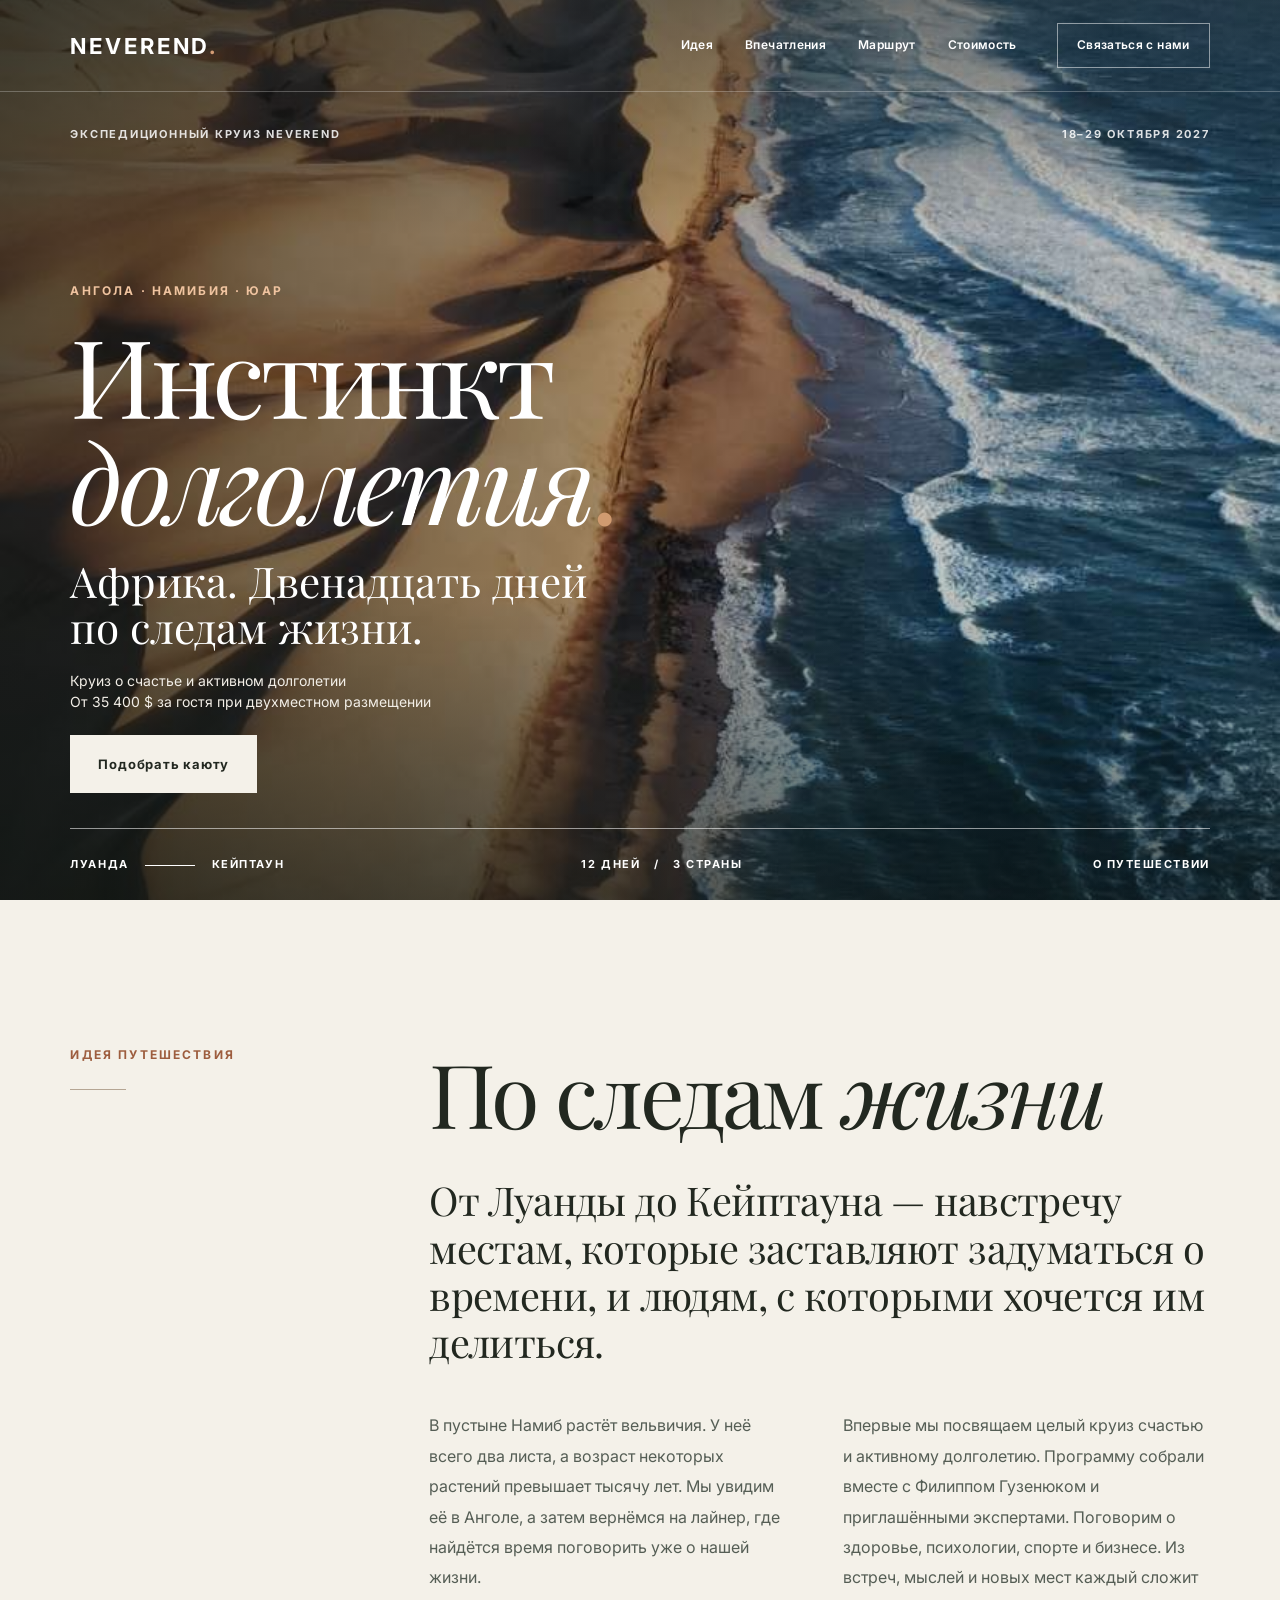
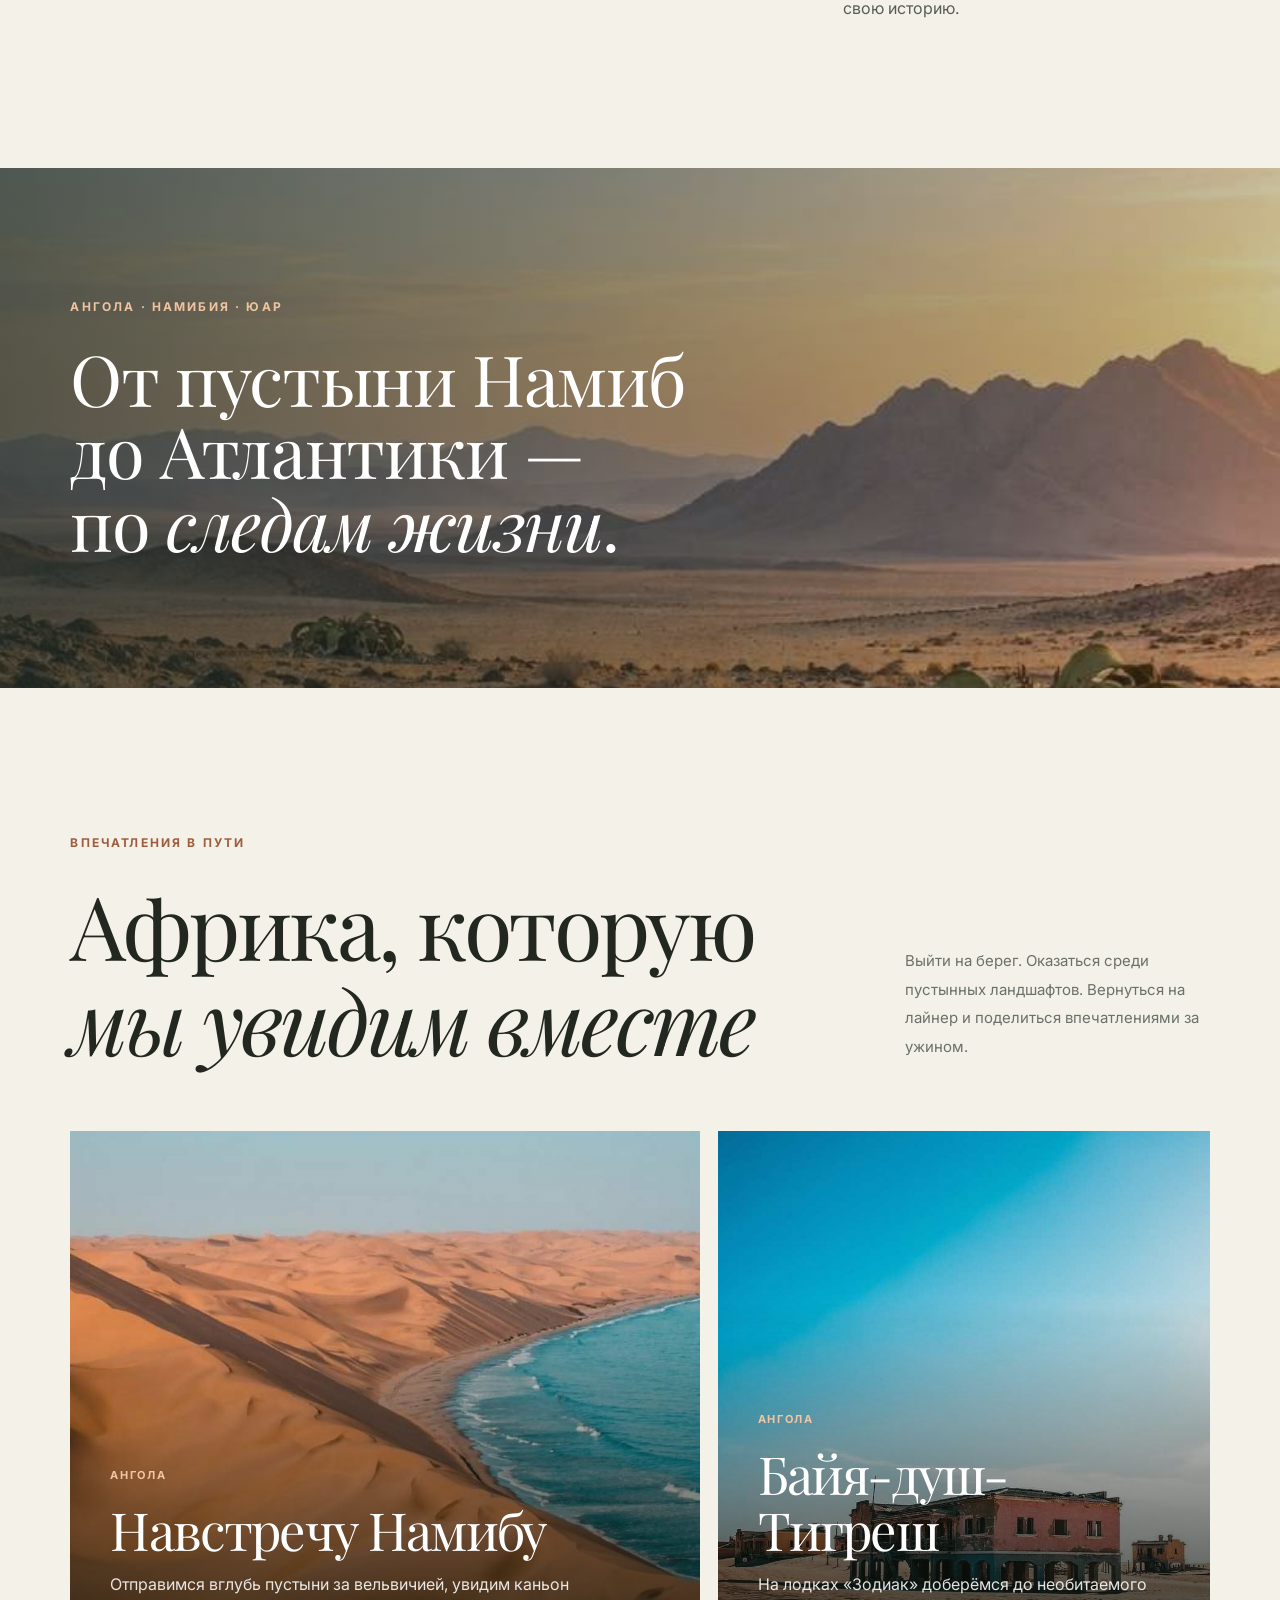
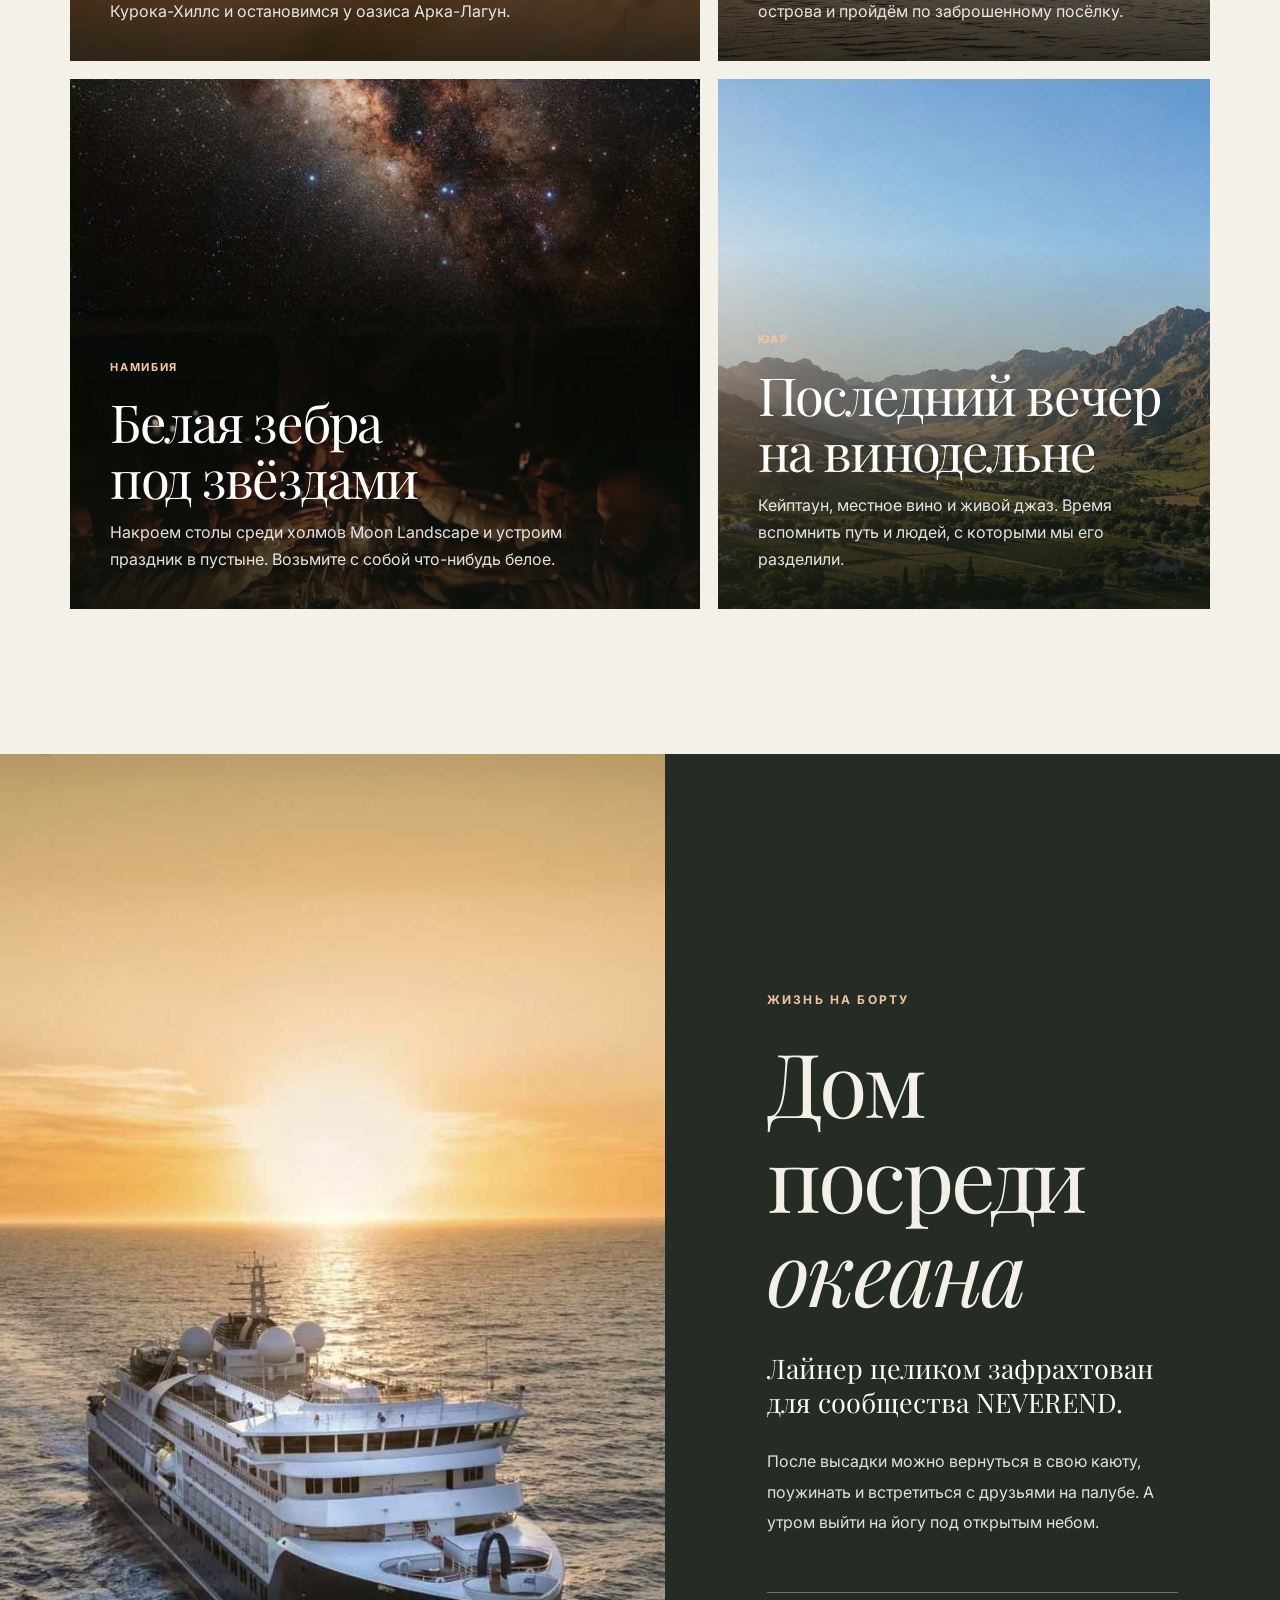
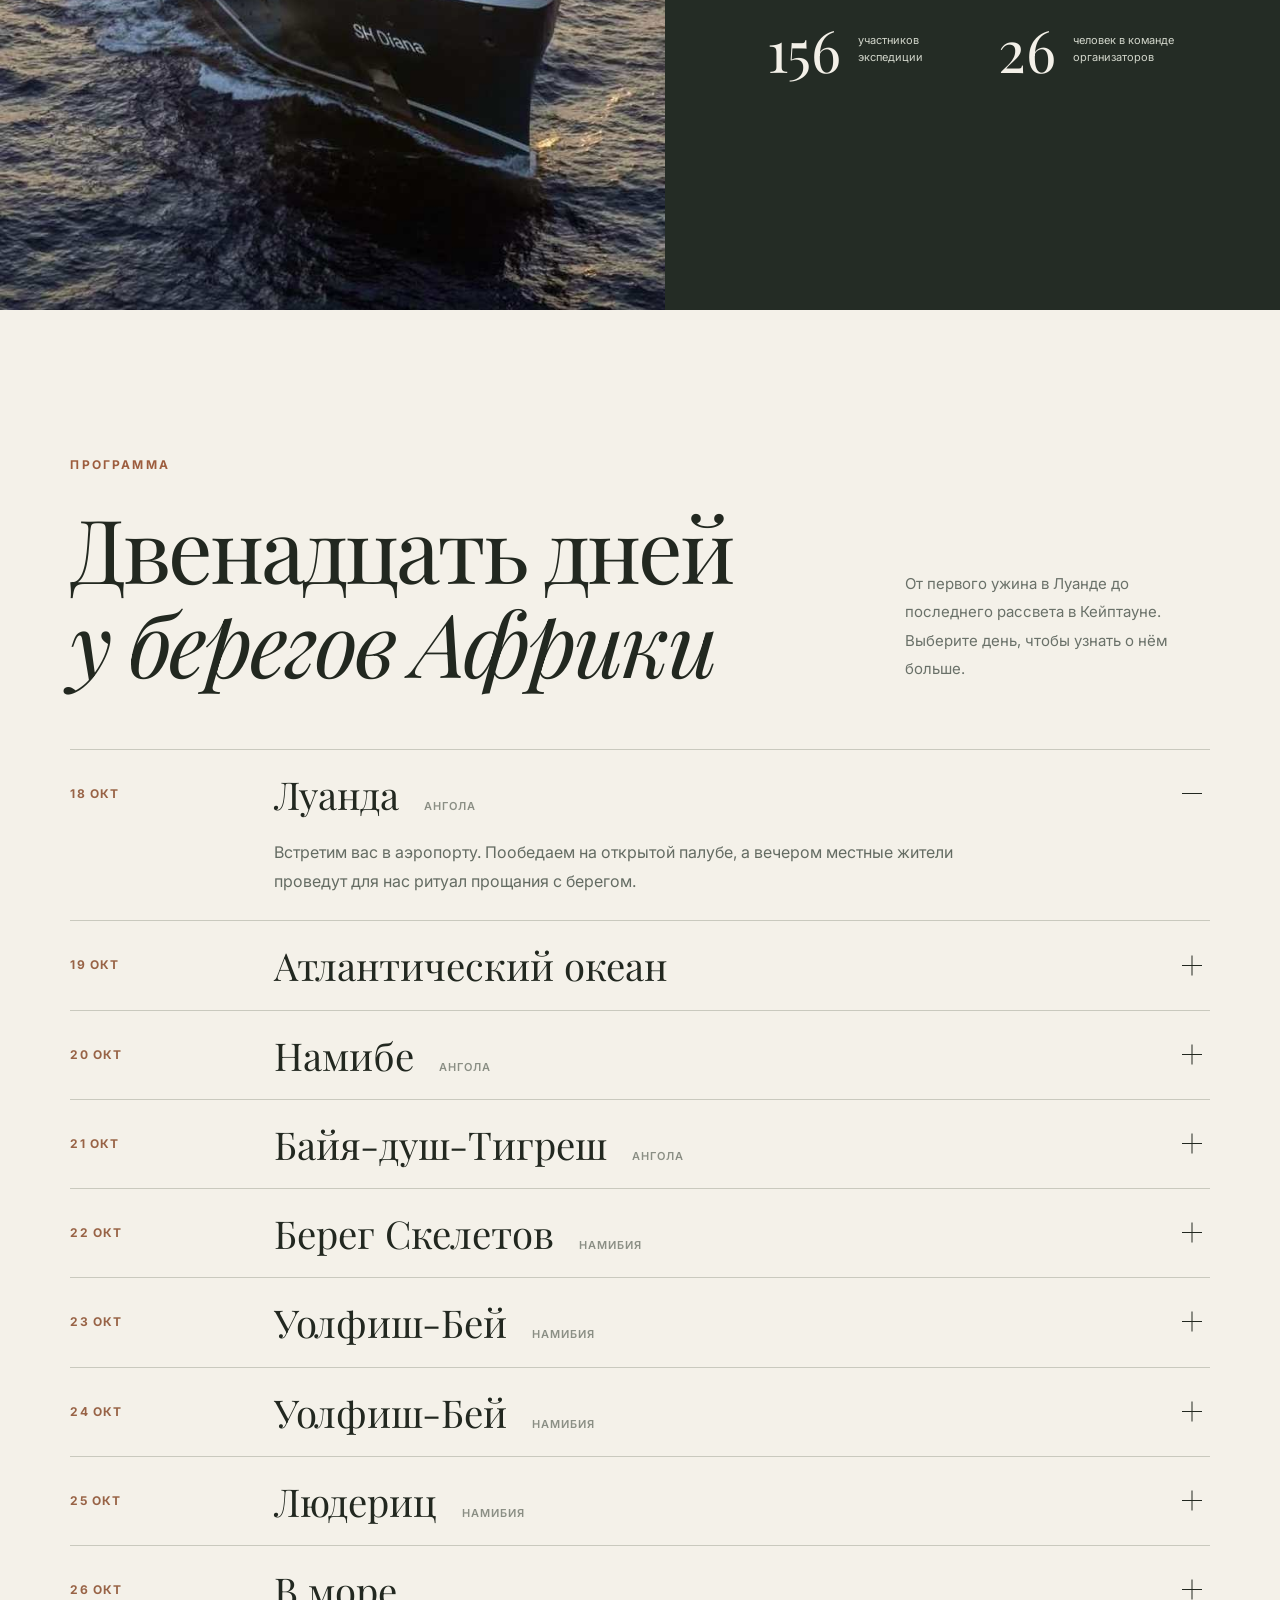
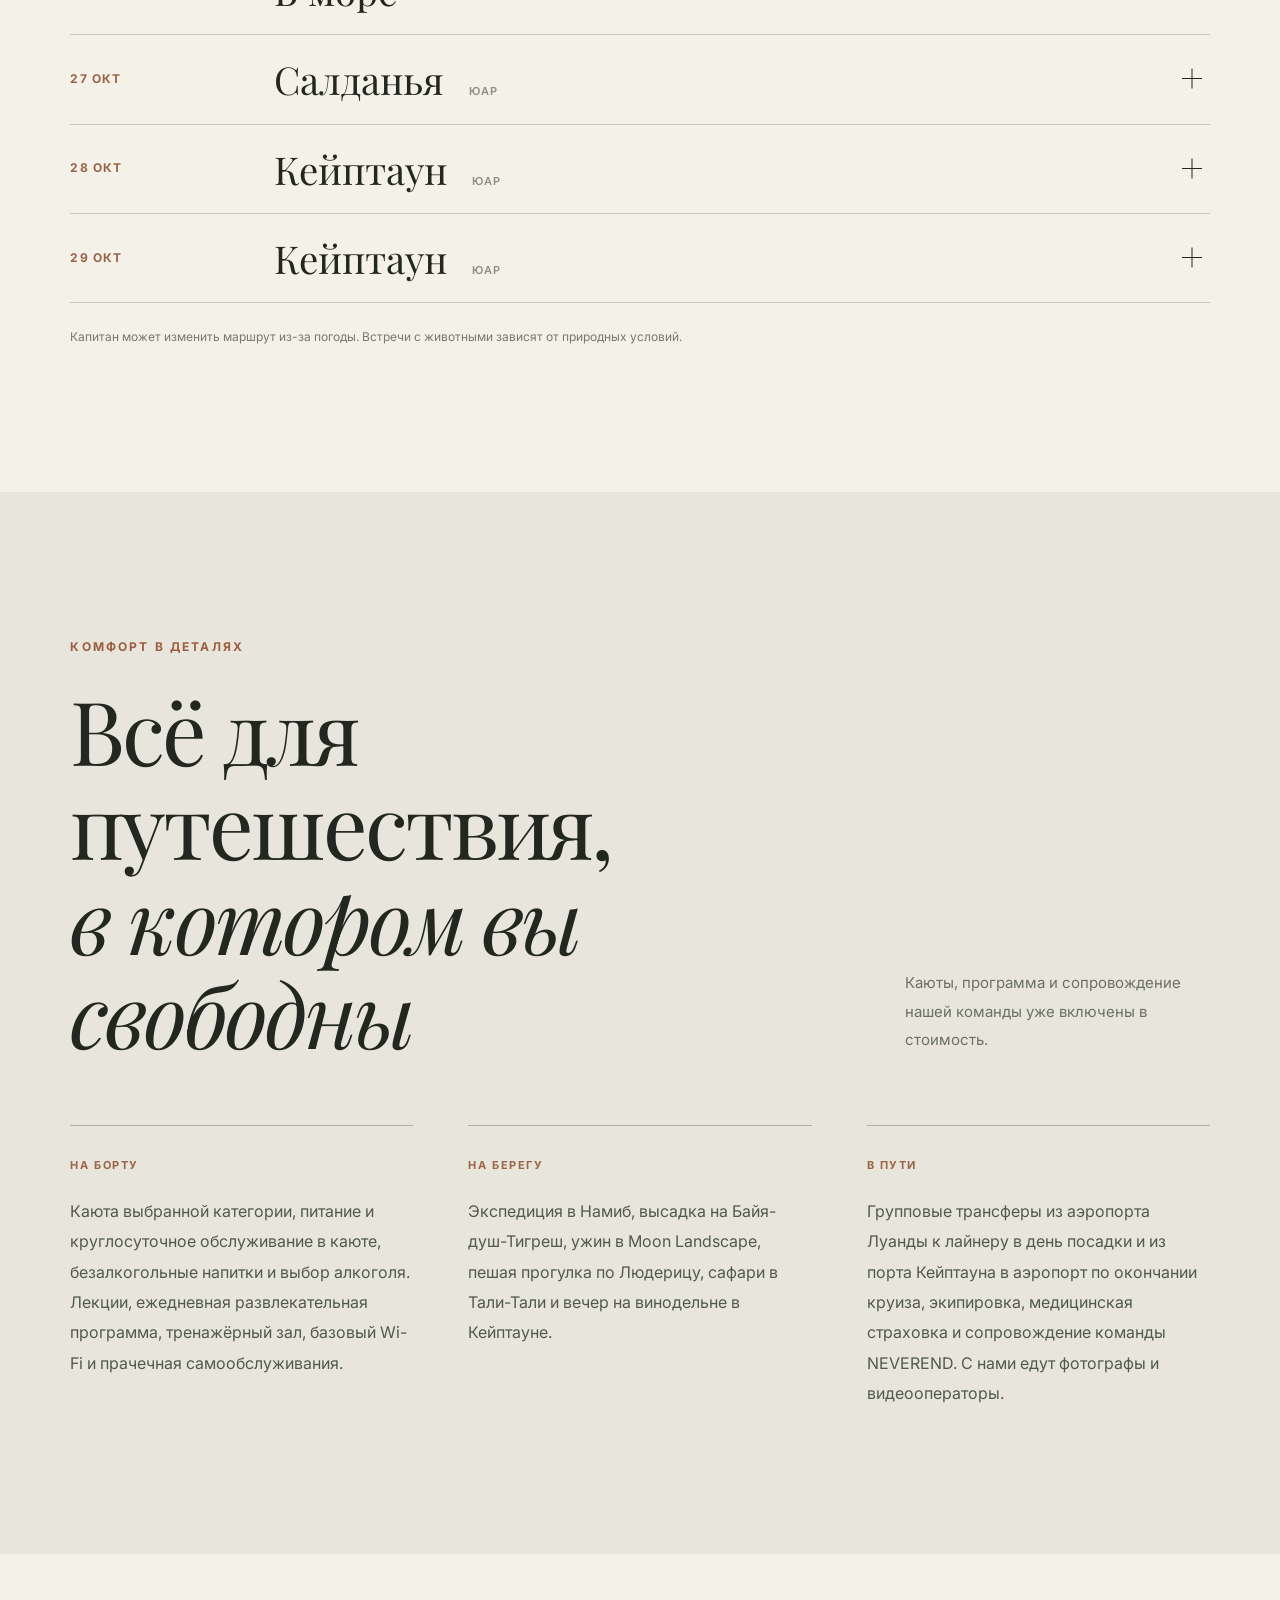
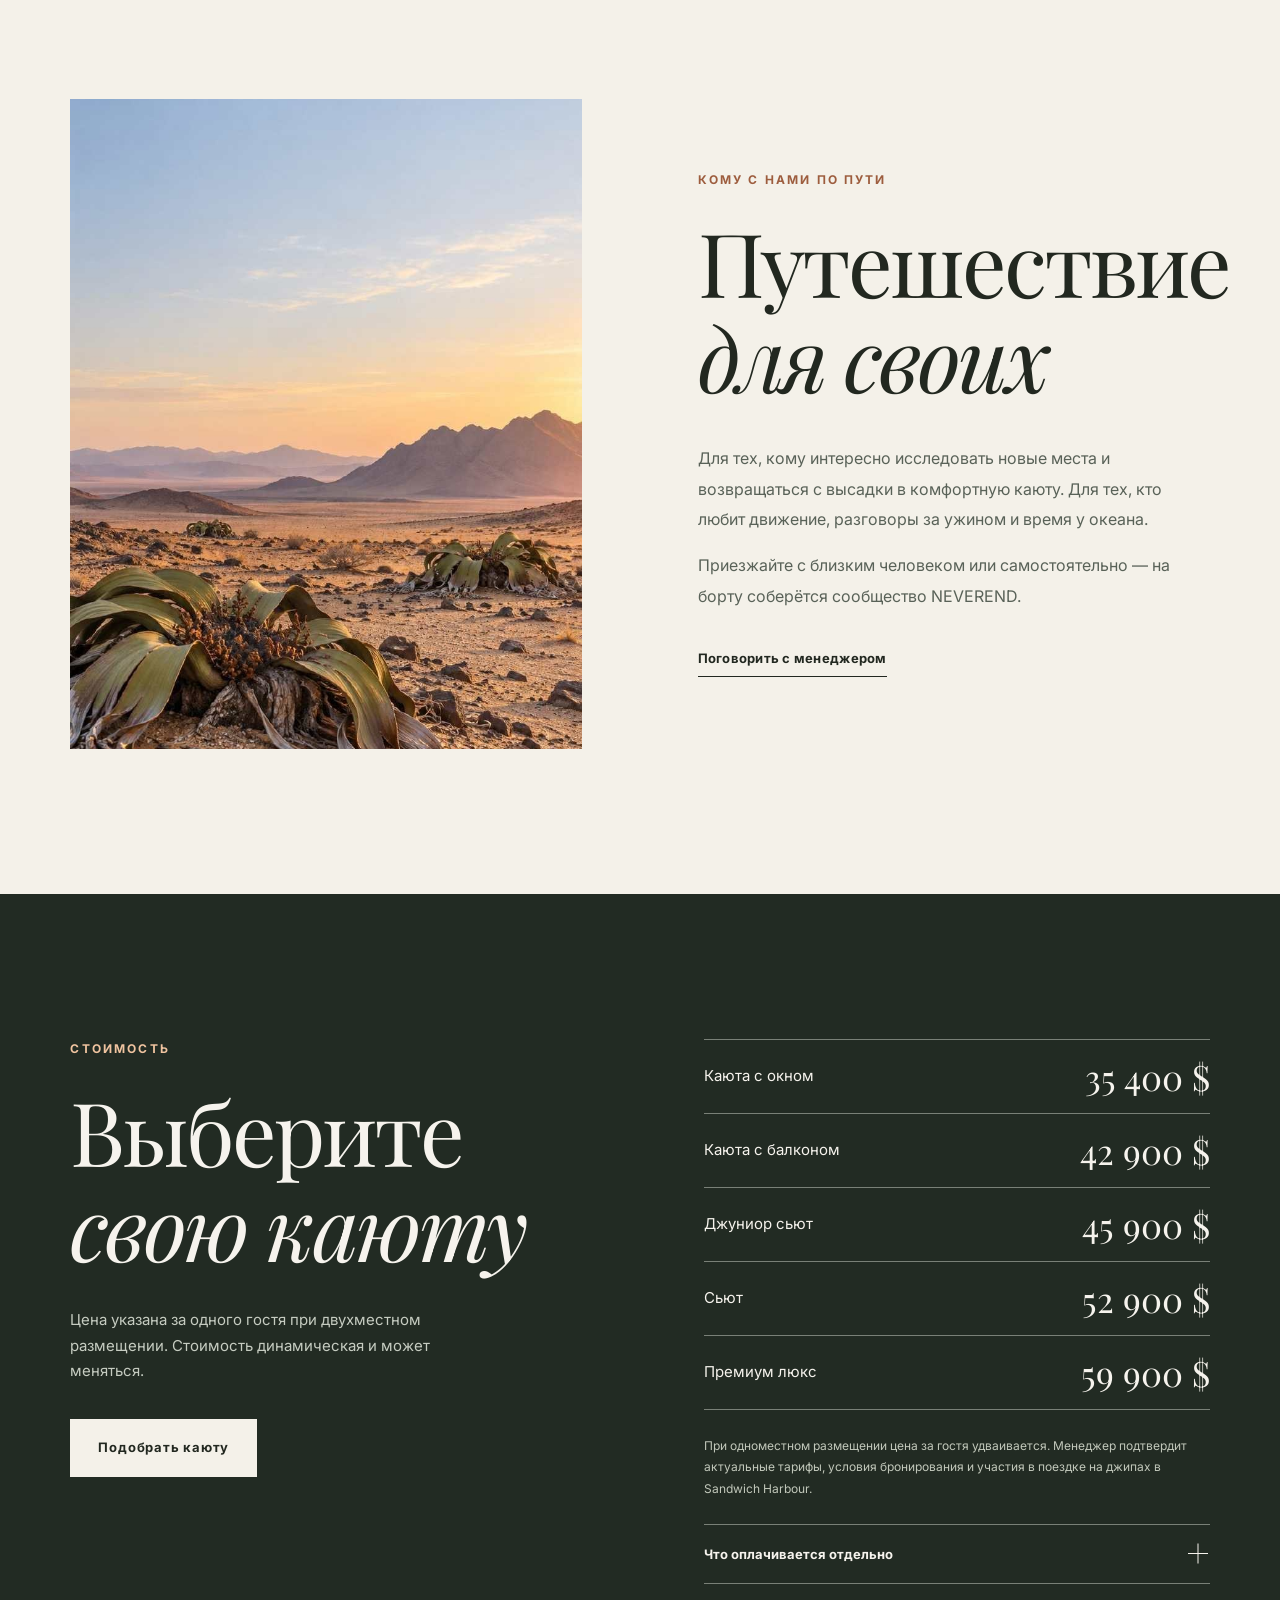
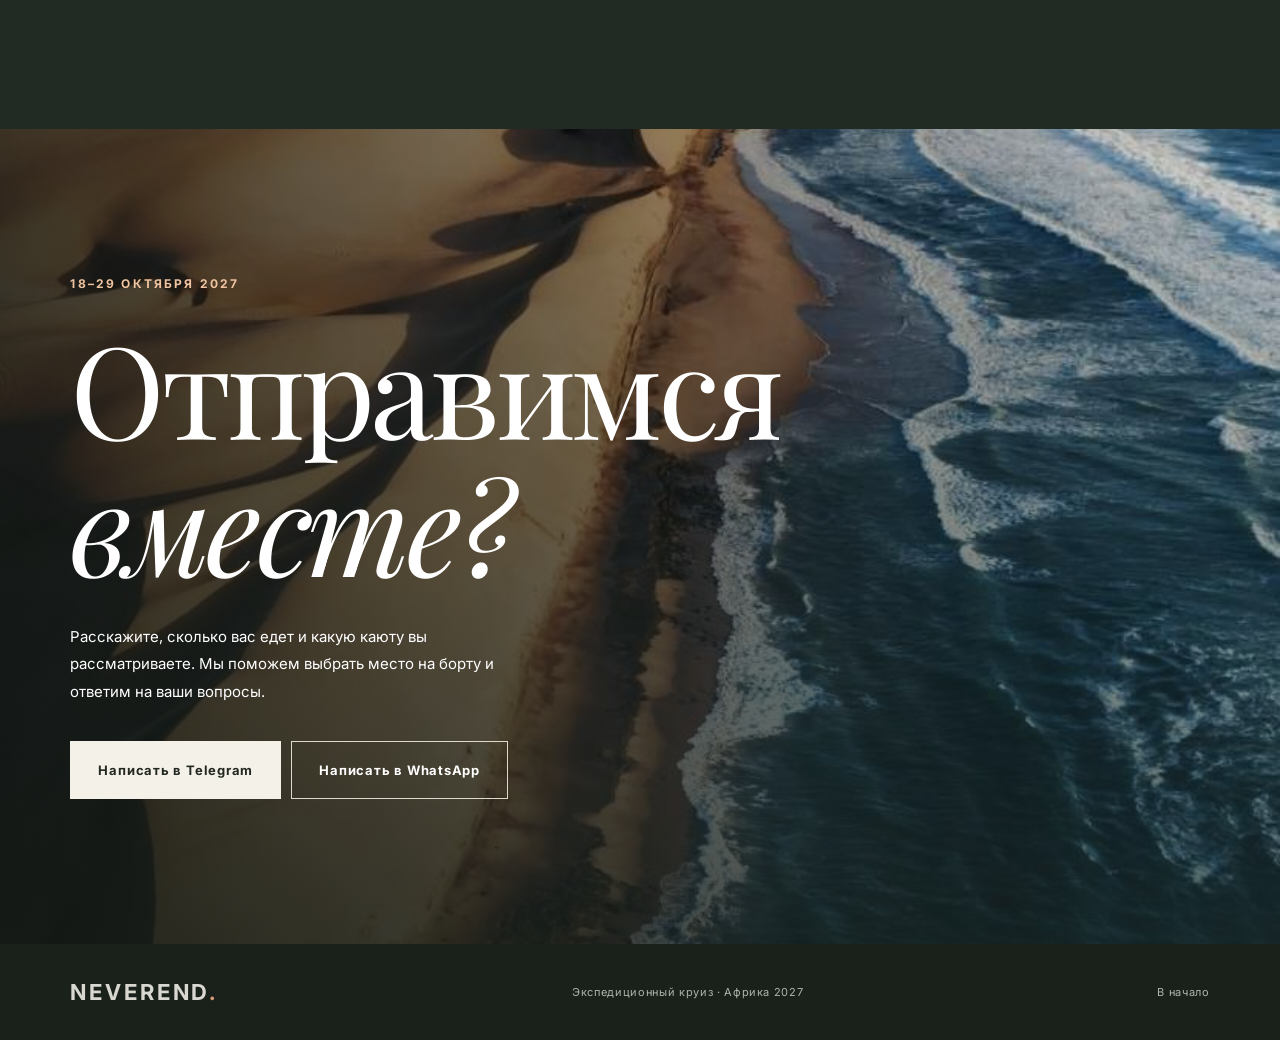
==== index.html @ 355e28f1 "Publish Africa expedition landing page" ====
<!doctype html>
<html lang="ru">
<head>
  <meta charset="utf-8">
  <meta name="viewport" content="width=device-width, initial-scale=1">
  <meta name="theme-color" content="#161914">
  <meta name="description" content="Экспедиционный круиз NEVEREND из Луанды в Кейптаун. Ангола, Намибия, ЮАР. 18–29 октября 2027 года.">
  <title>Инстинкт долголетия — Африка | NEVEREND</title>
  <link rel="preconnect" href="https://fonts.googleapis.com">
  <link rel="preconnect" href="https://fonts.gstatic.com" crossorigin>
  <link href="https://fonts.googleapis.com/css2?family=Playfair+Display:ital,wght@0,400;0,500;0,600;1,400;1,500&family=Inter:wght@400;500;600;700&display=swap" rel="stylesheet">
  <link rel="stylesheet" href="style.css">
  <script src="main.js" defer></script>
</head>
<body>
<a class="skip" href="#main">Перейти к содержанию</a>
<header class="header" id="top">
  <a class="logo" href="#top" aria-label="NEVEREND — на главную">NEVEREND<span>.</span></a>
  <nav aria-label="Главное меню" class="desktop-nav">
    <a href="#idea">Идея</a><a href="#experience">Впечатления</a><a href="#program">Маршрут</a><a href="#price">Стоимость</a>
  </nav>
  <a class="header-cta" href="https://t.me/m/UcPcKZ6RNjg6" target="_blank" rel="noopener noreferrer">Связаться с нами</a>
  <button class="menu-toggle" type="button" aria-expanded="false" aria-controls="mobile-nav" aria-label="Открыть меню"><span></span><span></span></button>
  <nav id="mobile-nav" class="mobile-nav" aria-label="Мобильное меню" hidden><a href="#idea">Идея путешествия</a><a href="#experience">Впечатления</a><a href="#program">Маршрут</a><a href="#price">Стоимость</a><a href="https://t.me/m/UcPcKZ6RNjg6" target="_blank" rel="noopener noreferrer">Связаться с нами</a></nav>
</header>
<main id="main">
  <section class="hero" aria-labelledby="hero-title">
    <div class="hero-image" role="img" aria-label="Атлантическое побережье Африки"></div>
    <div class="hero-shade"></div>
    <div class="hero-inner wrap">
      <div class="hero-topline"><span>ЭКСПЕДИЦИОННЫЙ КРУИЗ NEVEREND</span><span>18–29 ОКТЯБРЯ 2027</span></div>
      <div class="hero-content"><p class="eyebrow light">Ангола · Намибия · ЮАР</p><h1 id="hero-title">Инстинкт<br><em>долголетия</em><span class="hero-dot">.</span></h1><p class="hero-subtitle">Африка. Двенадцать дней<br class="desktop-break"> по следам жизни.</p><p class="hero-detail">Круиз о счастье и активном долголетии<br>От 35 400 $ за гостя при двухместном размещении</p><a class="button button-light" href="https://t.me/m/UcPcKZ6RNjg6" target="_blank" rel="noopener noreferrer">Подобрать каюту</a></div>
      <div class="hero-bottom"><span>ЛУАНДА <i></i> КЕЙПТАУН</span><span>12 ДНЕЙ &nbsp; / &nbsp; 3 СТРАНЫ</span><a href="#idea">О ПУТЕШЕСТВИИ</a></div>
    </div>
  </section>

  <section class="intro wrap section-space" id="idea">
    <div class="intro-label"><p class="eyebrow">ИДЕЯ ПУТЕШЕСТВИЯ</p><span class="fine-rule"></span></div>
    <div class="intro-copy"><h2>По следам <em>жизни</em></h2><p class="lead">От Луанды до Кейптауна — навстречу местам, которые заставляют задуматься о времени, и людям, с которыми хочется им делиться.</p><div class="intro-cols"><p>В пустыне Намиб растёт вельвичия. У неё всего два листа, а возраст некоторых растений превышает тысячу лет. Мы увидим её в Анголе, а затем вернёмся на лайнер, где найдётся время поговорить уже о нашей жизни.</p><p>Впервые мы посвящаем целый круиз счастью и активному долголетию. Программу собрали вместе с Филиппом Гузенюком и приглашёнными экспертами. Поговорим о здоровье, психологии, спорте и бизнесе. Из встреч, мыслей и новых мест каждый сложит свою историю.</p></div></div>
  </section>

  <section class="full-quote" aria-label="Об экспедиции"><div class="quote-bg"></div><div class="wrap quote-content"><p class="eyebrow light">АНГОЛА · НАМИБИЯ · ЮАР</p><p>От пустыни Намиб<br>до Атлантики —<br>по <em>следам жизни</em>.</p></div></section>

  <section class="experiences section-space wrap" id="experience">
    <div class="section-heading"><div><p class="eyebrow">ВПЕЧАТЛЕНИЯ В ПУТИ</p><h2>Африка, которую<br><em>мы увидим вместе</em></h2></div><p class="heading-aside">Выйти на берег. Оказаться среди пустынных ландшафтов. Вернуться на лайнер и поделиться впечатлениями за ужином.</p></div>
    <div class="feature-grid">
      <article class="feature feature-large"><img src="assets/desert.jpg" alt="Пейзаж пустыни Намиб" loading="lazy"><div class="feature-overlay"><span>АНГОЛА</span><h3>Навстречу Намибу</h3><p>Отправимся вглубь пустыни за вельвичией, увидим каньон Курока-Хиллс и остановимся у оазиса Арка-Лагун.</p></div></article>
      <article class="feature feature-small"><img src="assets/island.jpg" alt="Побережье острова Байя-душ-Тигреш" loading="lazy"><div class="feature-overlay"><span>АНГОЛА</span><h3>Байя-душ-Тигреш</h3><p>На лодках «Зодиак» доберёмся до необитаемого острова и пройдём по заброшенному посёлку.</p></div></article>
      <article class="feature feature-small"><img src="assets/night.jpg" alt="Пейзаж Намибии" loading="lazy"><div class="feature-overlay"><span>НАМИБИЯ</span><h3>Белая зебра<br>под звёздами</h3><p>Накроем столы среди холмов Moon Landscape и устроим праздник в пустыне. Возьмите с собой что-нибудь белое.</p></div></article>
      <article class="feature feature-large"><img src="assets/wine.jpg" alt="Пейзаж Южной Африки" loading="lazy"><div class="feature-overlay"><span>ЮАР</span><h3>Последний вечер<br>на винодельне</h3><p>Кейптаун, местное вино и живой джаз. Время вспомнить путь и людей, с которыми мы его разделили.</p></div></article>
    </div>
  </section>

  <section class="ship" id="ship"><div class="ship-image"><img src="assets/ship.jpg" alt="Лайнер у океанского побережья" loading="lazy"></div><div class="ship-copy"><p class="eyebrow light">ЖИЗНЬ НА БОРТУ</p><h2>Дом посреди<br><em>океана</em></h2><p class="ship-lead">Лайнер целиком зафрахтован для сообщества NEVEREND.</p><p>После высадки можно вернуться в свою каюту, поужинать и встретиться с друзьями на палубе. А утром выйти на йогу под открытым небом.</p><div class="ship-stats"><div><strong>156</strong><span>участников<br>экспедиции</span></div><div><strong>26</strong><span>человек в команде<br>организаторов</span></div></div></div></section>

  <section class="program section-space wrap" id="program"><div class="section-heading"><div><p class="eyebrow">ПРОГРАММА</p><h2>Двенадцать дней<br><em>у берегов Африки</em></h2></div><p class="heading-aside">От первого ужина в Луанде до последнего рассвета в Кейптауне. Выберите день, чтобы узнать о нём больше.</p></div>
    <div class="itinerary">
      <details open><summary><span class="date">18 ОКТ</span><span class="place">Луанда <small>Ангола</small></span><span class="plus" aria-hidden="true"></span></summary><p>Встретим вас в аэропорту. Пообедаем на открытой палубе, а вечером местные жители проведут для нас ритуал прощания с берегом.</p></details>
      <details><summary><span class="date">19 ОКТ</span><span class="place">Атлантический океан</span><span class="plus" aria-hidden="true"></span></summary><p>Начнём день с йоги под открытым небом. Днём встретимся с экспертами, а вечером капитан пригласит нас на приветственный коктейль.</p></details>
      <details><summary><span class="date">20 ОКТ</span><span class="place">Намибе <small>Ангола</small></span><span class="plus" aria-hidden="true"></span></summary><p>Уедем больше чем на сто километров вглубь Намиба. Найдём вельвичию, спустимся в каньон Курока-Хиллс и остановимся у оазиса Арка-Лагун.</p></details>
      <details><summary><span class="date">21 ОКТ</span><span class="place">Байя-душ-Тигреш <small>Ангола</small></span><span class="plus" aria-hidden="true"></span></summary><p>На лодках «Зодиак» высадимся на остров и пешком исследуем всё, что осталось от посёлка.</p></details>
      <details><summary><span class="date">22 ОКТ</span><span class="place">Берег Скелетов <small>Намибия</small></span><span class="plus" aria-hidden="true"></span></summary><p>Идём вдоль побережья Намибии. На борту будут йога и лекции, а вечером соберём команду на квиз.</p></details>
      <details><summary><span class="date">23 ОКТ</span><span class="place">Уолфиш-Бей <small>Намибия</small></span><span class="plus" aria-hidden="true"></span></summary><p>В программе поездка на джипах к заливу Sandwich Harbour. Условия участия уточнит менеджер. Вечером — ужин и вечеринка Белой зебры в пустыне.</p></details>
      <details><summary><span class="date">24 ОКТ</span><span class="place">Уолфиш-Бей <small>Намибия</small></span><span class="plus" aria-hidden="true"></span></summary><p>Утро свободно. За дополнительную плату и по записи можно выйти на воду на каяке или встретить рассвет на воздушном шаре. В 14:00 возвращаемся в море.</p></details>
      <details><summary><span class="date">25 ОКТ</span><span class="place">Людериц <small>Намибия</small></span><span class="plus" aria-hidden="true"></span></summary><p>Пройдём среди разноцветных домов начала XX века на скалистом берегу Атлантики и попробуем местных устриц.</p></details>
      <details><summary><span class="date">26 ОКТ</span><span class="place">В море</span><span class="plus" aria-hidden="true"></span></summary><p>Целый день на борту. Будет время побыть у океана, обменяться впечатлениями и познакомиться с теми, с кем ещё не успели поговорить.</p></details>
      <details><summary><span class="date">27 ОКТ</span><span class="place">Салданья <small>ЮАР</small></span><span class="plus" aria-hidden="true"></span></summary><p>Высадимся на западном побережье ЮАР и поедем на сафари в заповедник Тали-Тали. Вечером на борту пройдёт аукцион.</p></details>
      <details><summary><span class="date">28 ОКТ</span><span class="place">Кейптаун <small>ЮАР</small></span><span class="plus" aria-hidden="true"></span></summary><p>Днём можно выбрать поездку к Столовой горе, мысу Доброй Надежды или пляжу Боулдерс. Условия уточнит менеджер. Вечером встречаемся на винодельне за бокалом местного вина.</p></details>
      <details><summary><span class="date">29 ОКТ</span><span class="place">Кейптаун <small>ЮАР</small></span><span class="plus" aria-hidden="true"></span></summary><p>Желающие могут встретить рассвет на вершине Лайонс-Хед. Условия уточнит менеджер. Затем попрощаемся с командой и отвезём гостей в аэропорт.</p></details>
    </div><p class="note">Капитан может изменить маршрут из-за погоды. Встречи с животными зависят от природных условий.</p>
  </section>

  <section class="included section-space" id="included"><div class="wrap"><div class="section-heading"><div><p class="eyebrow">КОМФОРТ В ДЕТАЛЯХ</p><h2>Всё для путешествия,<br><em>в котором вы свободны</em></h2></div><p class="heading-aside">Каюты, программа и сопровождение нашей команды уже включены в стоимость.</p></div><div class="included-grid"><article><span>НА БОРТУ</span><p>Каюта выбранной категории, питание и круглосуточное обслуживание в каюте, безалкогольные напитки и выбор алкоголя. Лекции, ежедневная развлекательная программа, тренажёрный зал, базовый Wi-Fi и прачечная самообслуживания.</p></article><article><span>НА БЕРЕГУ</span><p>Экспедиция в Намиб, высадка на Байя-душ-Тигреш, ужин в Moon Landscape, пешая прогулка по Людерицу, сафари в Тали-Тали и вечер на винодельне в Кейптауне.</p></article><article><span>В ПУТИ</span><p>Групповые трансферы из аэропорта Луанды к лайнеру в день посадки и из порта Кейптауна в аэропорт по окончании круиза, экипировка, медицинская страховка и сопровождение команды NEVEREND. С нами едут фотографы и видеооператоры.</p></article></div></div></section>

  <section class="for-you wrap section-space"><div class="for-you-image"><img src="assets/welwitschia.jpg" alt="Природа Анголы" loading="lazy"></div><div class="for-you-copy"><p class="eyebrow">КОМУ С НАМИ ПО ПУТИ</p><h2>Путешествие<br><em>для своих</em></h2><p>Для тех, кому интересно исследовать новые места и возвращаться с высадки в комфортную каюту. Для тех, кто любит движение, разговоры за ужином и время у океана.</p><p>Приезжайте с близким человеком или самостоятельно — на борту соберётся сообщество NEVEREND.</p><a class="text-link" href="https://t.me/m/UcPcKZ6RNjg6" target="_blank" rel="noopener noreferrer">Поговорить с менеджером</a></div></section>

  <section class="pricing section-space" id="price"><div class="wrap pricing-layout"><div class="pricing-intro"><p class="eyebrow light">СТОИМОСТЬ</p><h2>Выберите<br><em>свою каюту</em></h2><p>Цена указана за одного гостя при двухместном размещении. Стоимость динамическая и может меняться.</p><a class="button button-light" href="https://t.me/m/UcPcKZ6RNjg6" target="_blank" rel="noopener noreferrer">Подобрать каюту</a></div><div class="pricing-content"><div class="price-row"><span>Каюта с окном</span><strong>35 400 $</strong></div><div class="price-row"><span>Каюта с балконом</span><strong>42 900 $</strong></div><div class="price-row"><span>Джуниор сьют</span><strong>45 900 $</strong></div><div class="price-row"><span>Сьют</span><strong>52 900 $</strong></div><div class="price-row"><span>Премиум люкс</span><strong>59 900 $</strong></div><p class="pricing-note">При одноместном размещении цена за гостя удваивается. Менеджер подтвердит актуальные тарифы, условия бронирования и участия в поездке на джипах в Sandwich Harbour.</p><details class="extras"><summary>Что оплачивается отдельно <span class="plus" aria-hidden="true"></span></summary><p>Международные перелёты в Луанду и из Кейптауна, отели и программы до и после круиза, дополнительные экскурсии. На борту — премиальный алкоголь, спа и парение Siberia, косметические процедуры, консультация врача, химчистка, покупки и расширенный Wi-Fi.</p></details></div></div></section>

  <section class="closing"><div class="closing-image"></div><div class="closing-shade"></div><div class="wrap closing-content"><p class="eyebrow light">18–29 ОКТЯБРЯ 2027</p><h2>Отправимся<br><em>вместе?</em></h2><p>Расскажите, сколько вас едет и какую каюту вы рассматриваете. Мы поможем выбрать место на борту и ответим на ваши вопросы.</p><div class="closing-actions"><a class="button button-light" href="https://t.me/m/UcPcKZ6RNjg6" target="_blank" rel="noopener noreferrer">Написать в Telegram</a><a class="button button-outline" href="https://wa.me/79259009000" target="_blank" rel="noopener noreferrer">Написать в WhatsApp</a></div></div></section>
</main>
<footer><div class="wrap footer-inner"><a class="logo" href="#top">NEVEREND<span>.</span></a><p>Экспедиционный круиз · Африка 2027</p><a href="#top">В начало</a></div></footer>
</body>
</html>
---- style.css ----
:root{--ink:#222820;--forest:#242c25;--paper:#f4f1e9;--muted:#6f766c;--ochre:#c78656;--line:#c9c9be;--serif:"Playfair Display",Georgia,serif;--sans:"Inter",Arial,sans-serif}
*{box-sizing:border-box}html{scroll-behavior:smooth}body{margin:0;background:var(--paper);color:var(--ink);font-family:var(--sans);font-size:16px;line-height:1.7}body.menu-open{overflow:hidden}img{display:block;width:100%;height:100%;object-fit:cover}a{color:inherit}button{font:inherit}.skip{position:fixed;top:-60px;left:12px;z-index:1000;background:#fff;color:#111;padding:10px}.skip:focus{top:10px}.wrap{width:min(100% - 11vw,1450px);margin-inline:auto}.section-space{padding-block:145px}.eyebrow{font-size:12px;letter-spacing:.18em;font-weight:700;color:#9d5d3e;margin:0 0 24px;text-transform:uppercase}.eyebrow.light{color:#f0c4a0}h1,h2,h3,p{margin-top:0}h1,h2,h3{font-family:var(--serif);font-weight:400;letter-spacing:-.035em;line-height:1.07}h2{font-size:clamp(56px,6.9vw,108px);margin:0}h2 em,h1 em{font-weight:400;font-style:italic}.lead{font-family:var(--serif);font-size:clamp(28px,3.1vw,44px);line-height:1.19;letter-spacing:-.015em}.button{display:inline-flex;align-items:center;justify-content:center;min-height:58px;padding:16px 27px;text-decoration:none;font-size:13px;font-weight:700;letter-spacing:.06em;transition:background .25s,color .25s,border-color .25s}.button-light{background:#f4f1e9;color:#222820;border:1px solid #f4f1e9}.button-light:hover{background:#dfc5ac;border-color:#dfc5ac}.button-outline{border:1px solid #dfd9cc;color:#fff}.button-outline:hover{background:#f4f1e9;color:#222820}.text-link{text-decoration:none;border-bottom:1px solid currentColor;font-size:13px;font-weight:700;letter-spacing:.02em;padding-bottom:7px;display:inline-block}.text-link:hover{color:#9d5d3e}:focus-visible{outline:2px solid #d6814e;outline-offset:4px}
.header{height:92px;position:absolute;top:0;left:0;right:0;z-index:20;display:flex;align-items:center;gap:40px;padding-inline:5.5vw;color:#fff;border-bottom:1px solid #ffffff40}.logo{font-family:var(--sans);font-weight:700;font-size:22px;letter-spacing:.13em;text-decoration:none;line-height:1}.logo span{color:#d59c75}.desktop-nav{display:flex;gap:32px;margin-left:auto}.desktop-nav a,.header-cta{font-size:12px;font-weight:600;text-decoration:none;letter-spacing:.03em}.desktop-nav a:hover{opacity:.68}.header-cta{border:1px solid #ffffff80;padding:11px 19px}.header-cta:hover{background:#fff;color:#222}.menu-toggle,.mobile-nav{display:none}
.hero{min-height:760px;height:100svh;max-height:1200px;background:#465047;position:relative;color:#fff}.hero-image,.hero-shade{position:absolute;inset:0}.hero-image{background:url('assets/hero.jpg') center 55%/cover no-repeat}.hero-shade{background:linear-gradient(90deg,rgba(19,23,20,.72),rgba(21,24,21,.22) 72%),linear-gradient(0deg,rgba(15,21,18,.58),transparent 36%),linear-gradient(180deg,rgba(15,20,17,.42),transparent 26%)}.hero-inner{height:100%;position:relative;display:flex;flex-direction:column;justify-content:flex-end;padding-top:125px}.hero-topline{display:flex;justify-content:space-between;color:#fff;font-size:11px;font-weight:700;letter-spacing:.16em;margin-bottom:auto;opacity:.85}.hero-content{padding-block:45px 35px}.hero-content .eyebrow{margin-bottom:20px}.hero h1{font-size:clamp(70px,8.5vw,138px);max-width:1150px;line-height:.97;margin:0 0 26px;letter-spacing:-.045em}.hero-dot{color:#d09b70}.hero-subtitle{font-family:var(--serif);font-size:clamp(27px,3.3vw,48px);line-height:1.08;margin-bottom:20px}.hero-detail{font-size:14px;line-height:1.55;color:#f2eee7;margin:0 0 22px}.hero-bottom{border-top:1px solid #ffffff8c;display:grid;grid-template-columns:1fr 1fr auto;gap:24px;align-items:center;min-height:72px;font-size:11px;letter-spacing:.14em;font-weight:700}.hero-bottom i{display:inline-block;width:50px;height:1px;background:#fff;vertical-align:middle;margin:0 12px}.hero-bottom a{text-decoration:none}.down{font-size:19px;margin-left:8px}
.intro{display:grid;grid-template-columns:27% 1fr;gap:4vw}.intro-label .fine-rule{display:block;width:56px;border-top:1px solid #b5a694}.intro-copy h2{margin-bottom:37px}.intro-copy>.lead{max-width:780px;margin-bottom:45px}.intro-cols{display:grid;grid-template-columns:1fr 1fr;gap:48px;color:#555e55;max-width:900px}.intro-cols p{margin:0;font-size:16px;line-height:1.9}
.full-quote{height:520px;position:relative;color:white;background:#5d6453}.quote-bg{position:absolute;inset:0;background:linear-gradient(90deg,#1b2922b5,#1b29223d),url('assets/welwitschia.jpg') center 53%/cover}.quote-content{position:relative;height:100%;display:flex;flex-direction:column;justify-content:center}.quote-content>p:last-child{font:400 clamp(38px,5.5vw,78px)/1.03 var(--serif);margin:0;letter-spacing:-.02em}
.section-heading{display:flex;justify-content:space-between;align-items:end;gap:45px;margin-bottom:65px}.heading-aside{color:#6a7169;font-size:15px;line-height:1.9;max-width:305px;margin:0 0 5px}.feature-grid{display:grid;grid-template-columns:1.28fr 1fr;gap:18px}.feature{height:530px;position:relative;overflow:hidden;color:white;background:#5c665d}.feature img{transition:transform .8s}.feature:hover img{transform:scale(1.035)}.feature:after{content:"";position:absolute;inset:0;background:linear-gradient(0deg,rgba(13,19,14,.84),rgba(17,25,18,.04) 68%)}.feature-overlay{position:absolute;z-index:1;bottom:0;left:0;right:0;padding:36px 40px}.feature-overlay span{font-size:11px;letter-spacing:.15em;font-weight:700;color:#f2c6a3}.feature-overlay h3{font-size:clamp(37px,4.1vw,64px);margin:14px 0}.feature-overlay p{font-size:16px;line-height:1.7;max-width:480px;margin:0;color:#ffffffdf}
.ship{display:grid;grid-template-columns:1.08fr 1fr;background:var(--forest);color:#f3f0e8;min-height:700px}.ship-image{min-height:650px}.ship-copy{padding:115px clamp(45px,8vw,145px);align-self:center}.ship-copy h2{margin-bottom:34px}.ship-copy>p:not(.eyebrow){max-width:480px;color:#e0e1d8;font-size:16px;line-height:1.9}.ship-copy .ship-lead{font-family:var(--serif);font-size:27px!important;line-height:1.25!important;color:#fff!important}.ship-stats{margin-top:54px;border-top:1px solid #ffffff55;display:flex;gap:75px;padding-top:30px}.ship-stats div{display:flex;gap:17px;align-items:center}.ship-stats strong{font:400 58px/.9 var(--serif)}.ship-stats span{font-size:11px;line-height:1.5;color:#d2d6cb}
.program .section-heading{margin-bottom:60px}.itinerary{border-top:1px solid var(--line)}.itinerary details{border-bottom:1px solid var(--line)}summary{cursor:pointer;list-style:none}summary::-webkit-details-marker{display:none}.itinerary summary{display:grid;grid-template-columns:180px 1fr 30px;align-items:center;gap:24px;padding:23px 0}.date{font-weight:700;font-size:12px;letter-spacing:.1em;color:#986346}.place{font-family:var(--serif);font-size:clamp(28px,3vw,43px);line-height:1.1}.place small{font-family:var(--sans);font-size:11px;letter-spacing:.08em;color:#8b8f85;font-weight:600;margin-left:15px;white-space:nowrap;text-transform:uppercase}.plus{display:block;width:24px;height:24px;position:relative}.plus:before,.plus:after{content:"";position:absolute;top:11px;left:2px;width:20px;height:1px;background:currentColor}.plus:after{transform:rotate(90deg);transition:transform .2s}details[open]>.plus:after,details[open]>summary .plus:after{transform:rotate(0)}.itinerary details>p{margin:0 60px 25px 204px;max-width:690px;color:#646c63;font-size:16px;line-height:1.8}.note{color:#747a70;font-size:12px;line-height:1.7;margin:24px 0 0}
.included{background:#e8e5dc}.included-grid{display:grid;grid-template-columns:repeat(3,1fr);gap:55px}.included-grid article{border-top:1px solid #aeb0a5;padding-top:24px}.included-grid span{font-size:11px;letter-spacing:.14em;font-weight:700;color:#9c6547}.included-grid p{font-size:16px;line-height:1.9;color:#515a50;margin:19px 0 0}.for-you{display:grid;grid-template-columns:1fr 1fr;gap:9vw;align-items:center}.for-you-image{height:650px;background:#637066}.for-you-copy{max-width:490px}.for-you-copy h2{margin-bottom:40px}.for-you-copy>p:not(.eyebrow){font-size:16px;line-height:1.9;color:#596258}.for-you-copy .text-link{margin-top:20px}
.pricing{background:#222b23;color:#f6f3ed}.pricing-layout{display:grid;grid-template-columns:1fr 1fr;gap:10vw}.pricing-intro h2{margin-bottom:35px}.pricing-intro>p:not(.eyebrow){max-width:370px;color:#c6ccc1;font-size:15px}.pricing-intro .button{margin-top:20px}.price-row{display:flex;justify-content:space-between;align-items:center;border-top:1px solid #798077;padding:19px 0;gap:20px}.price-row:last-of-type{border-bottom:1px solid #798077}.price-row span{font-size:15px}.price-row strong{font:400 35px/1 var(--serif);white-space:nowrap}.pricing-note{font-size:12px;line-height:1.8;color:#c2c8bb;margin:25px 0}.extras{border-top:1px solid #798077;border-bottom:1px solid #798077}.extras summary{display:flex;justify-content:space-between;align-items:center;padding:17px 0;font-size:13px;font-weight:700}.extras p{font-size:13px;color:#c2c8bb;line-height:1.8}
.closing{min-height:640px;position:relative;background:#7a6556;color:#fff}.closing-image,.closing-shade{position:absolute;inset:0}.closing-image{background:url('assets/hero.jpg') center 67%/cover}.closing-shade{background:linear-gradient(90deg,rgba(16,21,18,.8),rgba(18,22,19,.14)),linear-gradient(0deg,#1f2923a0,transparent)}.closing-content{position:relative;padding-block:145px}.closing h2{font-size:clamp(75px,10vw,150px);margin-bottom:30px}.closing-content>p:not(.eyebrow){max-width:455px;font-size:15px;line-height:1.85}.closing-actions{display:flex;gap:10px;margin-top:35px}footer{background:#1a211b;color:#d8d8d0}.footer-inner{display:flex;align-items:center;justify-content:space-between;gap:30px;padding-block:37px}.footer-inner p,.footer-inner>a:last-child{font-size:11px;letter-spacing:.06em;text-decoration:none;margin:0;color:#aeb5a9}
@media(max-width:800px){.wrap{width:calc(100% - 40px)}.section-space{padding-block:90px}.header{height:74px;padding-inline:20px}.logo{font-size:19px}.desktop-nav,.header-cta{display:none}.menu-toggle{display:block;position:relative;width:43px;height:43px;margin-left:auto;border:0;background:none;color:#fff;z-index:25}.menu-toggle span{position:absolute;width:24px;height:1px;background:currentColor;left:9px;top:17px;transition:transform .2s,top .2s}.menu-toggle span+span{top:25px}.menu-toggle[aria-expanded=true] span{top:21px;transform:rotate(45deg)}.menu-toggle[aria-expanded=true] span+span{top:21px;transform:rotate(-45deg)}.mobile-nav:not([hidden]){display:flex;position:fixed;inset:0;background:#242c25;color:white;flex-direction:column;justify-content:center;align-items:center;gap:20px}.mobile-nav a{font-family:var(--serif);font-size:35px;text-decoration:none}.hero{min-height:690px;height:100svh;max-height:1000px}.hero-image{background-position:center}.hero-topline span:first-child{display:none}.hero-topline{justify-content:flex-end;font-size:14px}.hero-inner{padding-top:100px}.hero-content{padding-block:30px 30px}.hero h1{font-size:clamp(58px,12vw,90px);line-height:1}.hero-subtitle{font-size:32px}.hero-bottom{grid-template-columns:1fr auto;min-height:68px;gap:12px;font-size:9px}.hero-bottom span:nth-child(2){display:none}.hero-bottom i{width:20px;margin-inline:6px}.intro{grid-template-columns:1fr;gap:30px}.intro-label .eyebrow{margin-bottom:15px}.intro-copy h2{margin-bottom:27px}.intro-copy>.lead{margin-bottom:30px}.intro-cols{grid-template-columns:1fr;gap:20px}.intro-cols p{font-size:16px}.full-quote{height:430px}.quote-content>p:last-child{font-size:45px}.section-heading{display:block;margin-bottom:38px}.heading-aside{max-width:440px;margin-top:25px}.feature-grid{grid-template-columns:1fr 1fr;gap:10px}.feature{height:430px}.feature-grid .feature-large{grid-column:span 2}.feature-overlay{padding:24px}.feature-overlay h3{font-size:40px}.feature-overlay p{font-size:15px}.ship{grid-template-columns:1fr}.ship-image{min-height:420px;height:55vw}.ship-copy{padding:75px 20px}.ship-stats{gap:40px}.itinerary summary{grid-template-columns:68px 1fr 24px;gap:12px;padding:21px 0}.place{font-size:32px}.place small{display:block;margin:7px 0 0;font-size:10px}.itinerary details>p{margin:0 28px 25px 80px}.included-grid{grid-template-columns:1fr;gap:30px}.for-you{grid-template-columns:1fr;gap:45px}.for-you-image{height:460px}.pricing-layout{grid-template-columns:1fr;gap:55px}.closing{min-height:570px}.closing-content{padding-block:100px}.closing-actions{flex-wrap:wrap}.footer-inner{flex-wrap:wrap}.footer-inner p{width:100%;order:3}.footer-inner>a:last-child{margin-left:auto}}
@media(max-width:460px){.feature-grid{display:block}.feature{height:440px;margin-bottom:10px}.hero h1{font-size:clamp(48px,12vw,65px)}.hero-subtitle{font-size:29px}.desktop-break{display:none}.section-space{padding-block:75px}h2{font-size:clamp(53px,12vw,65px)}.feature-overlay h3{font-size:40px}.ship-image{min-height:330px}.ship-stats{gap:28px}.ship-stats strong{font-size:47px}.for-you-image{height:380px}.closing-actions .button{width:100%}.price-row strong{font-size:29px}}
@media(prefers-reduced-motion:reduce){html{scroll-behavior:auto}*,*:before,*:after{transition:none!important;animation:none!important}}
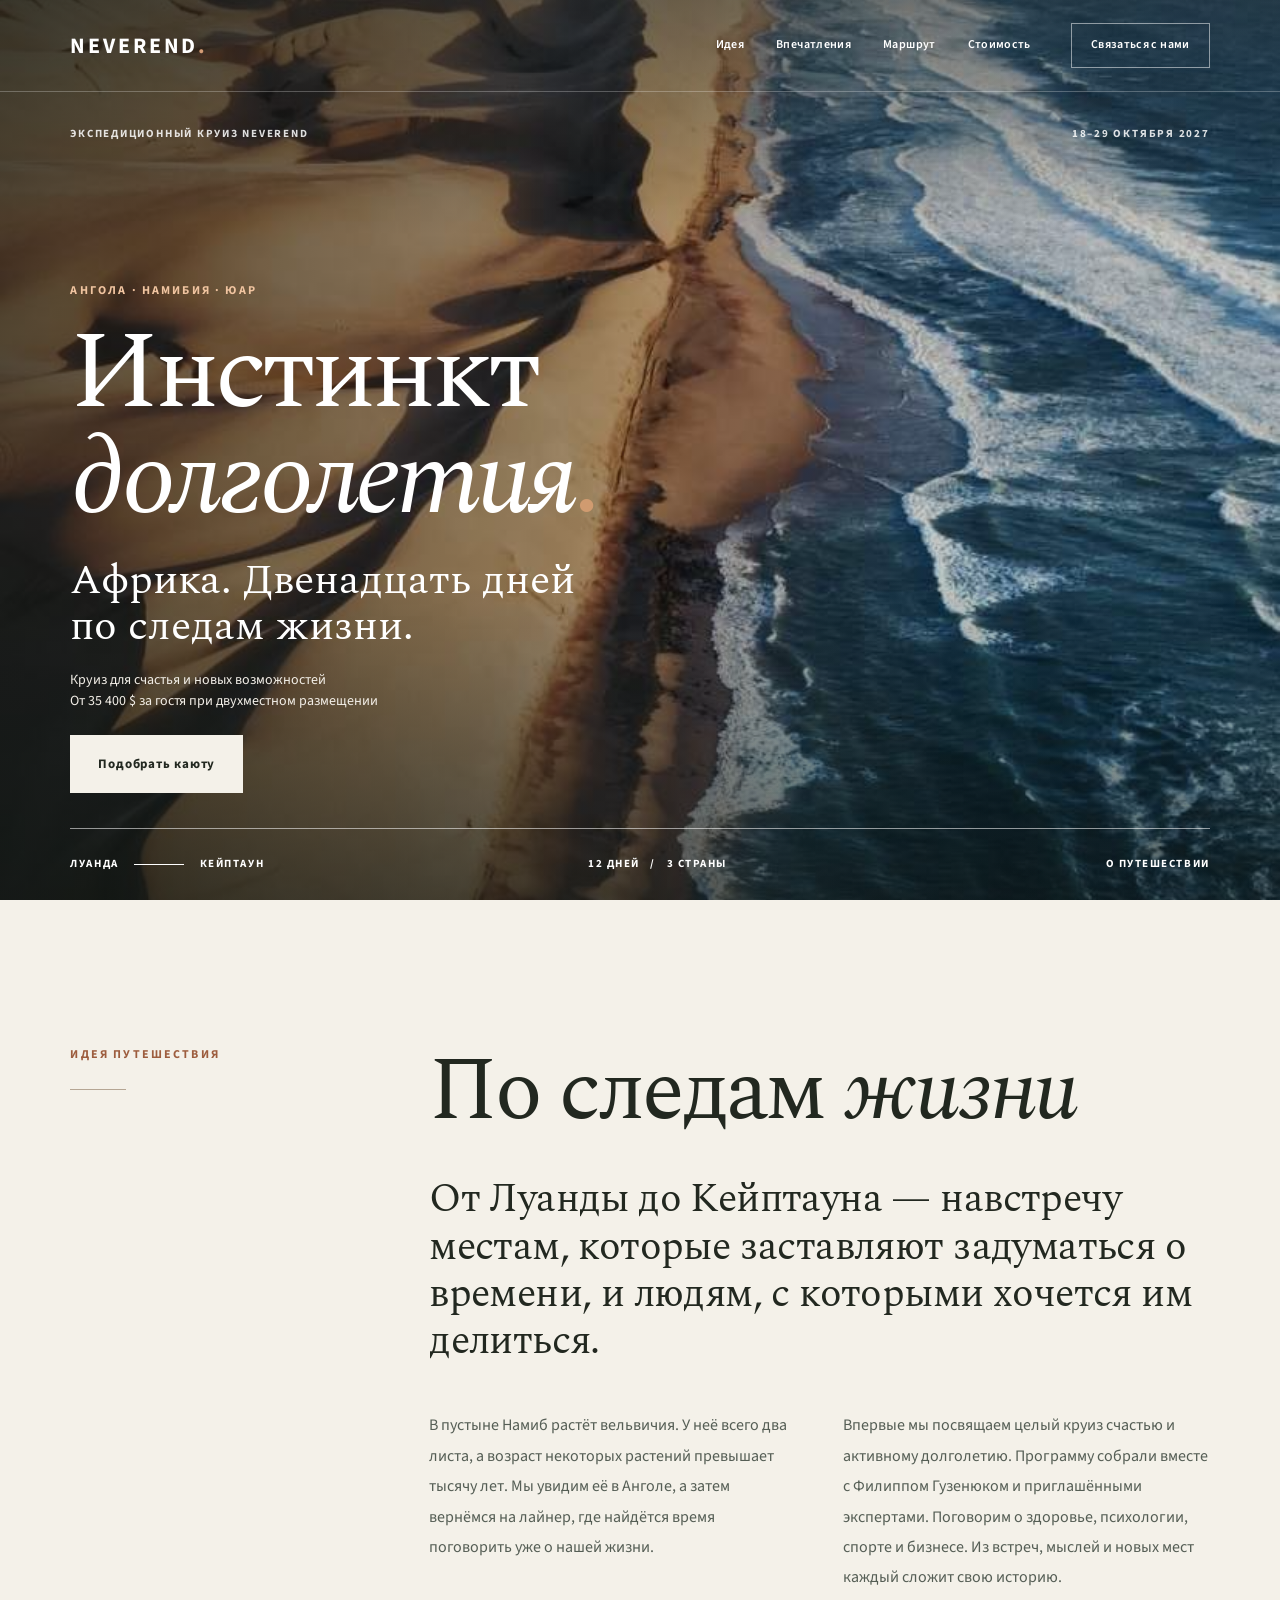
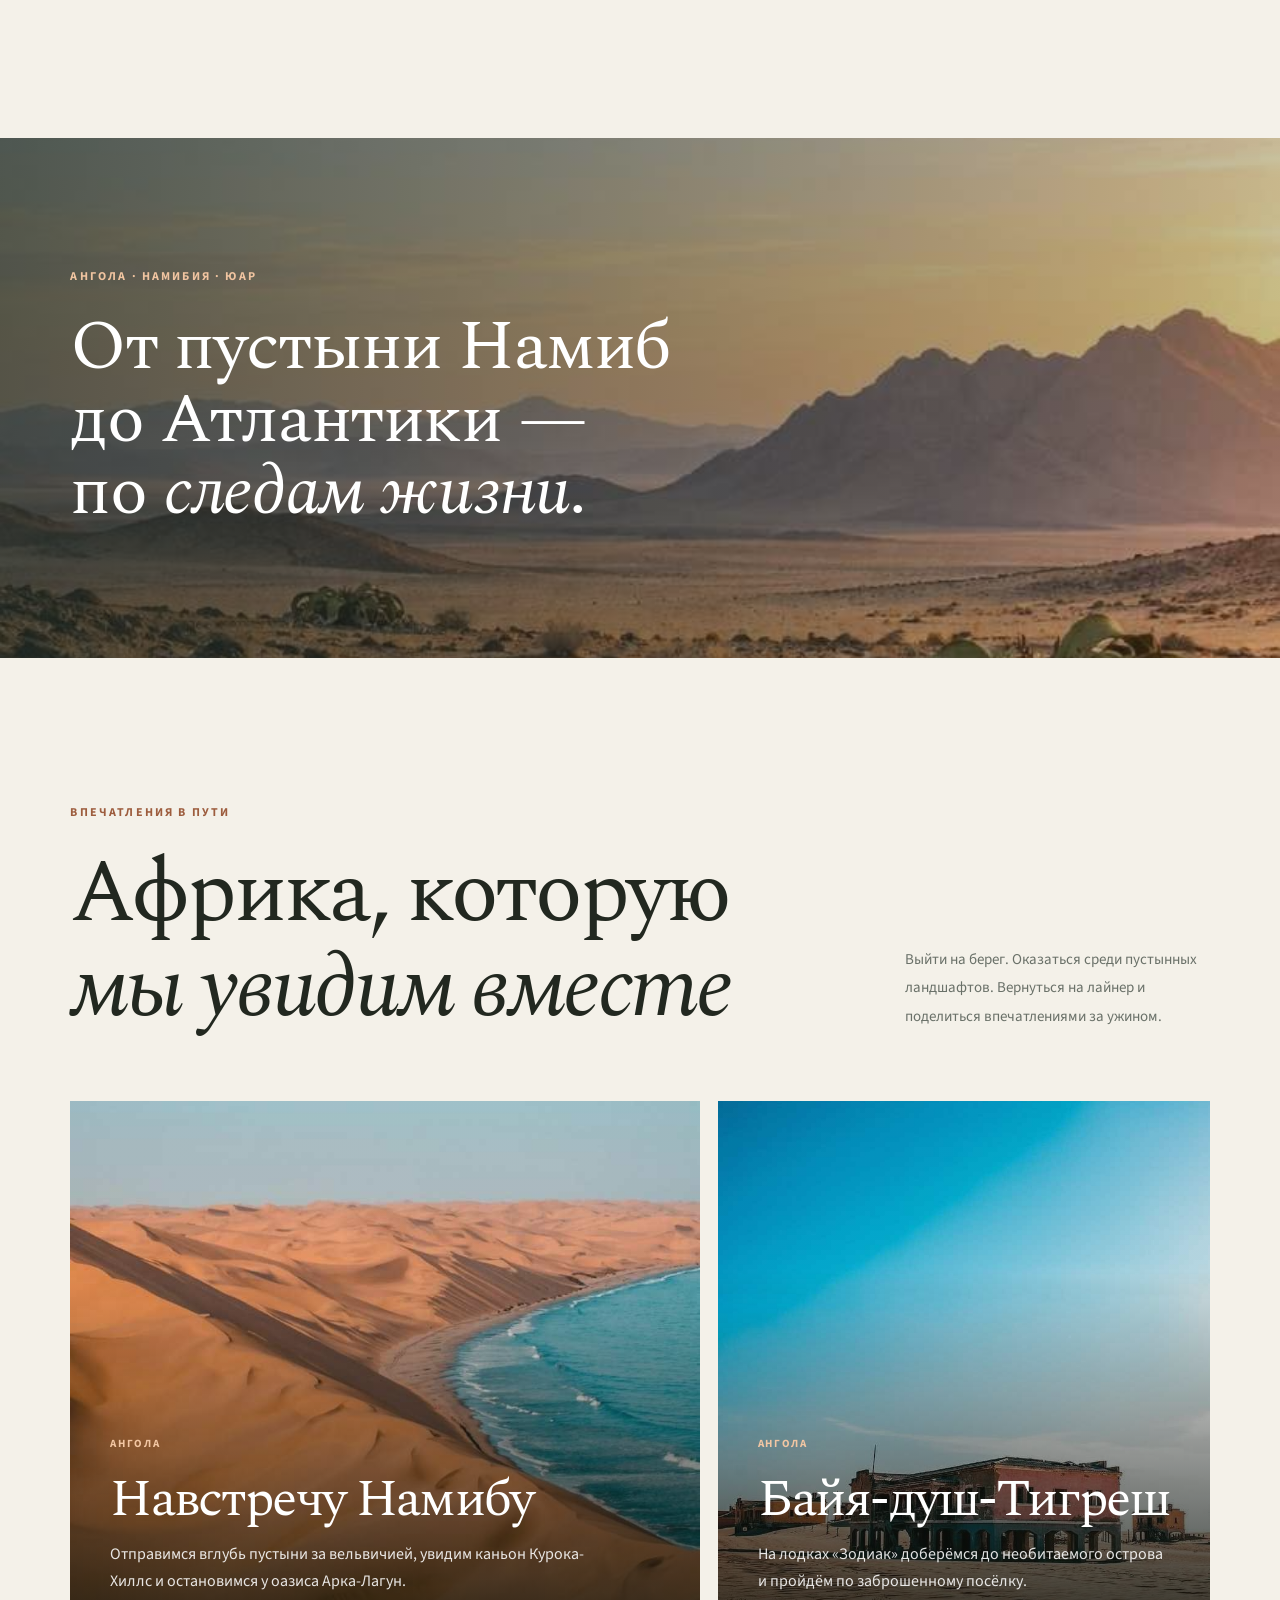
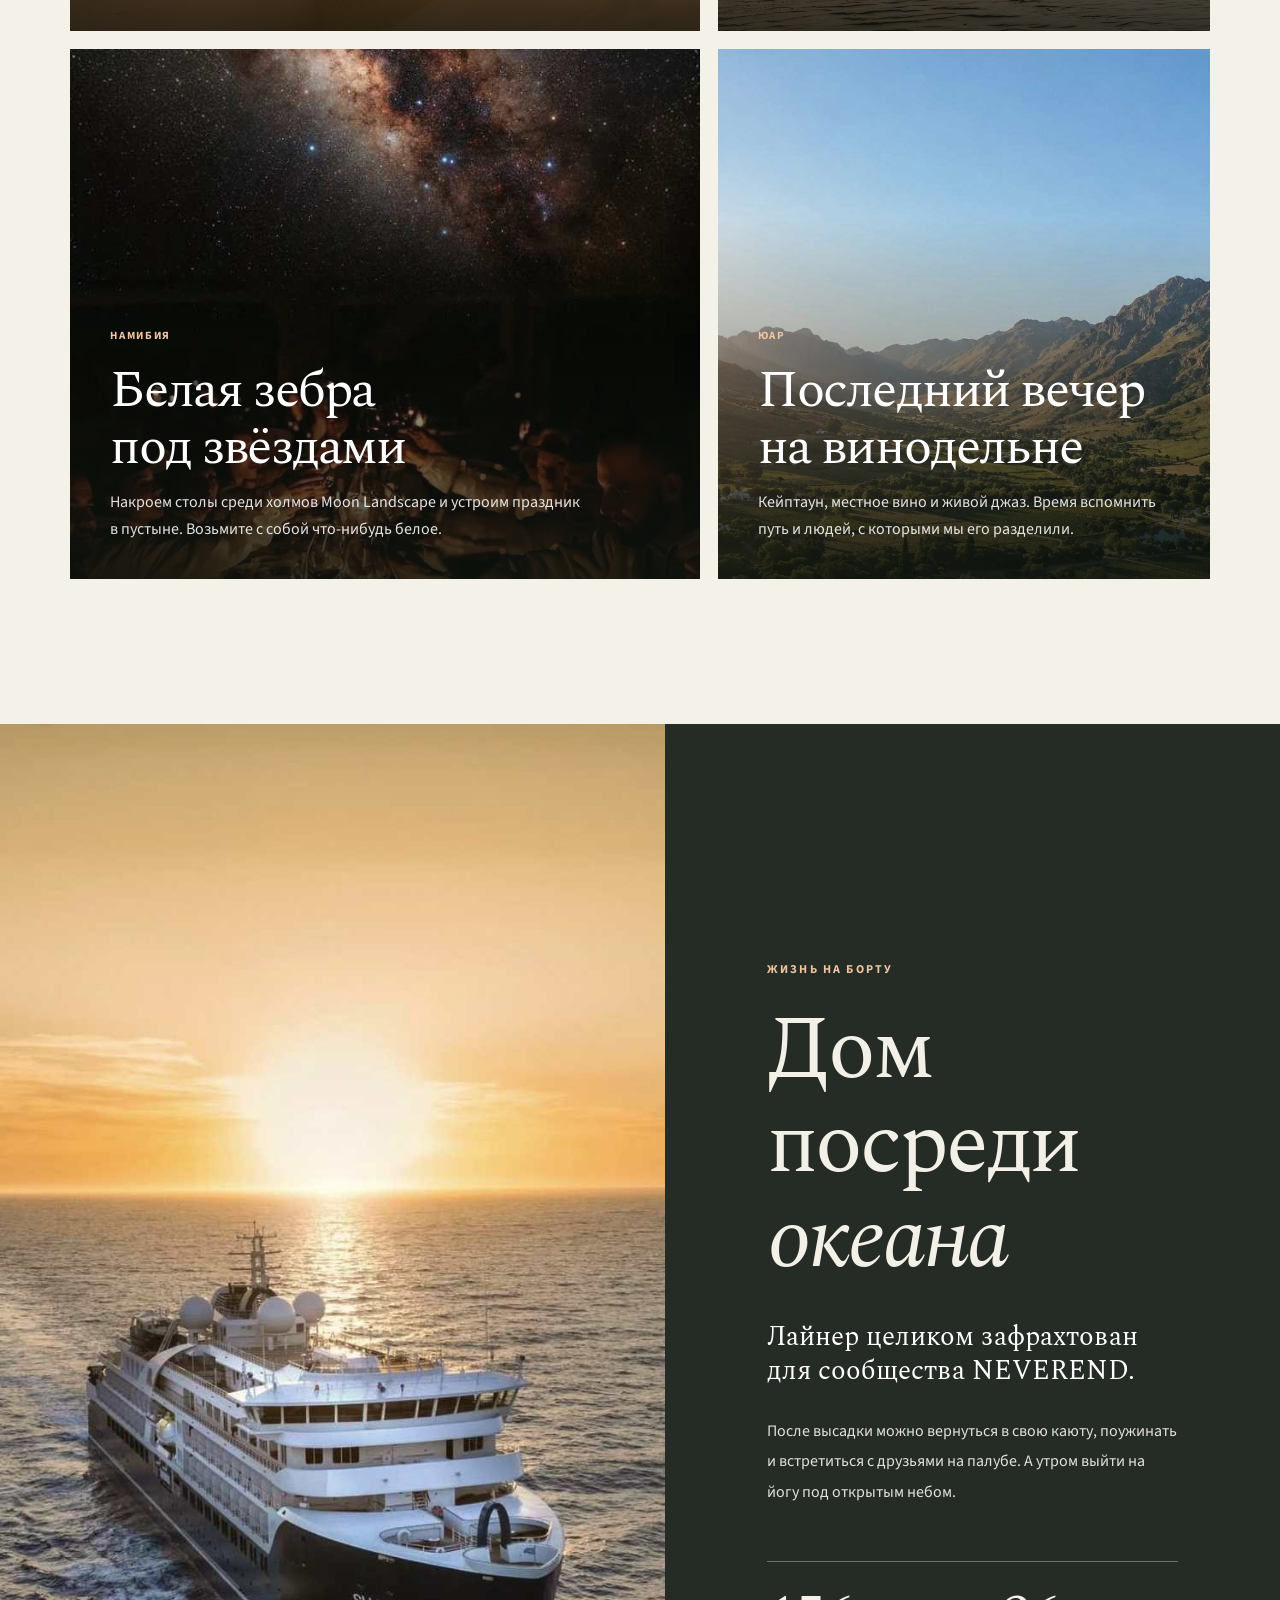
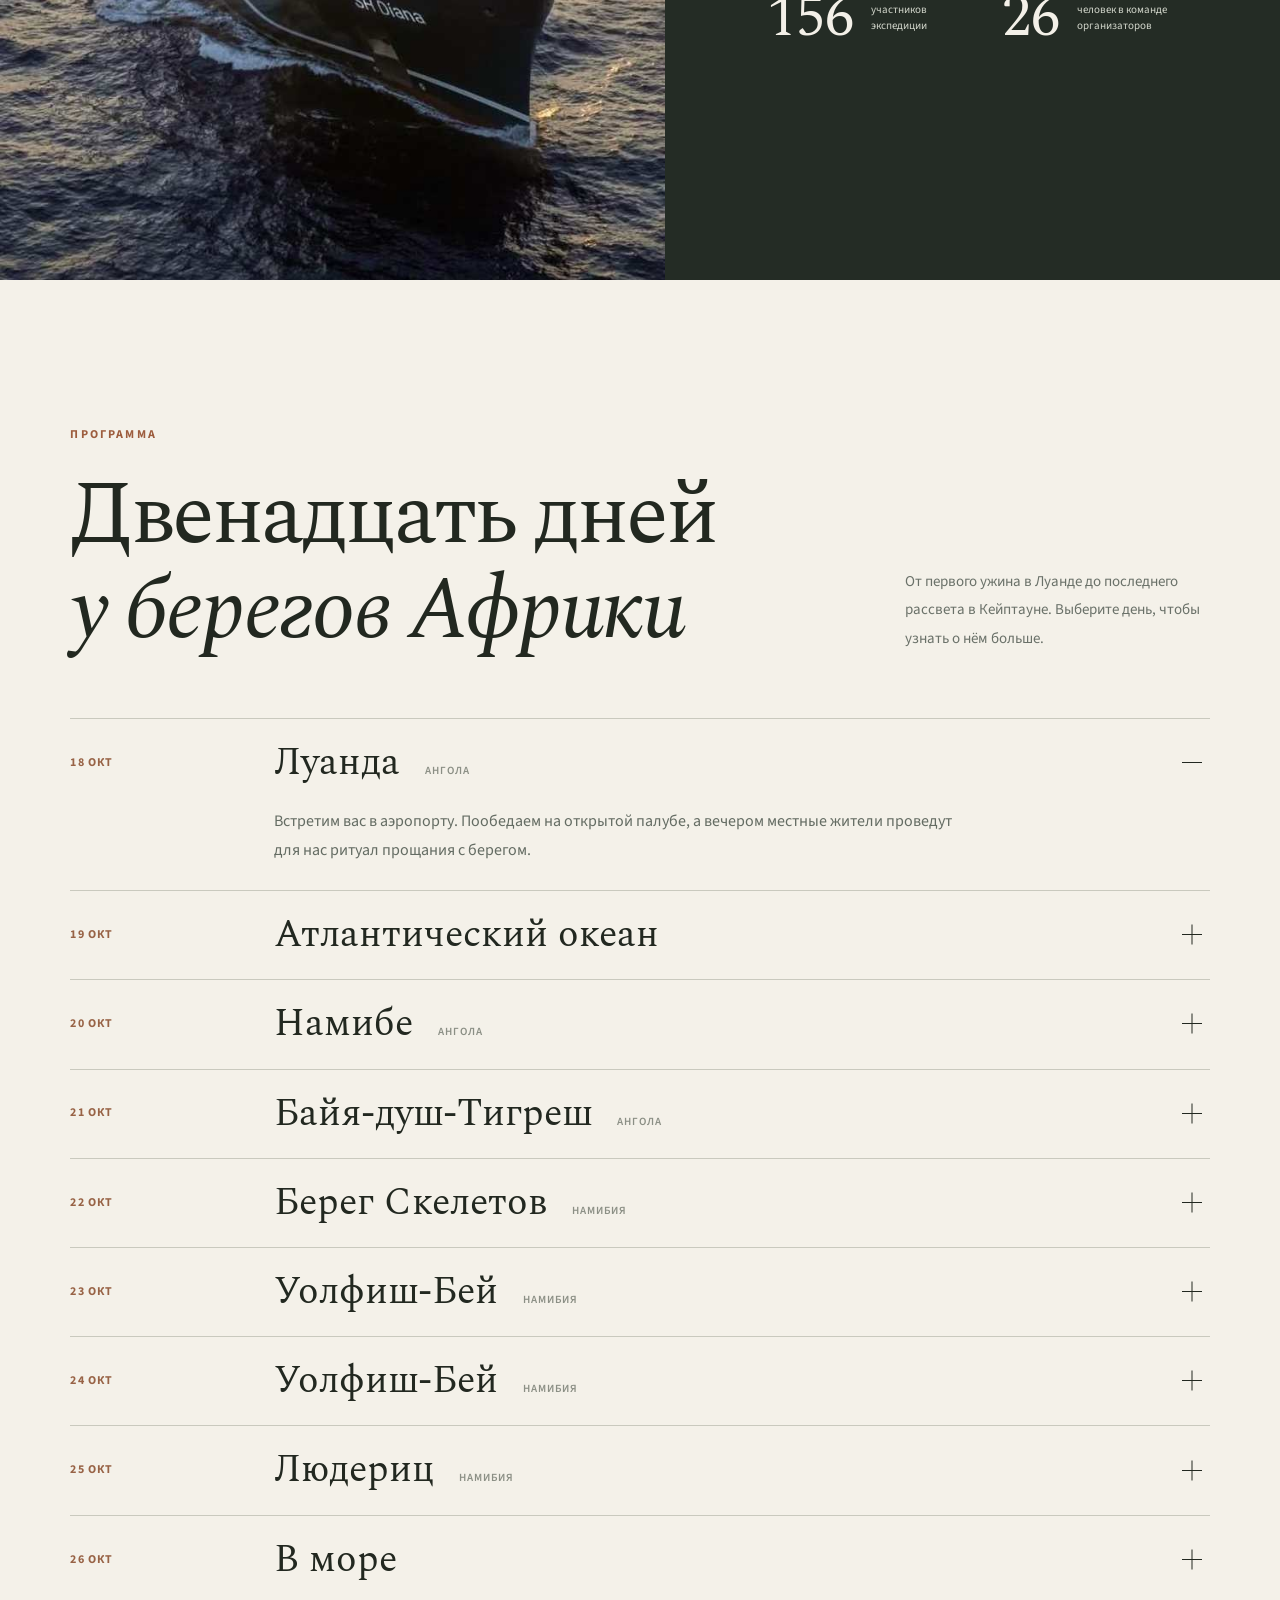
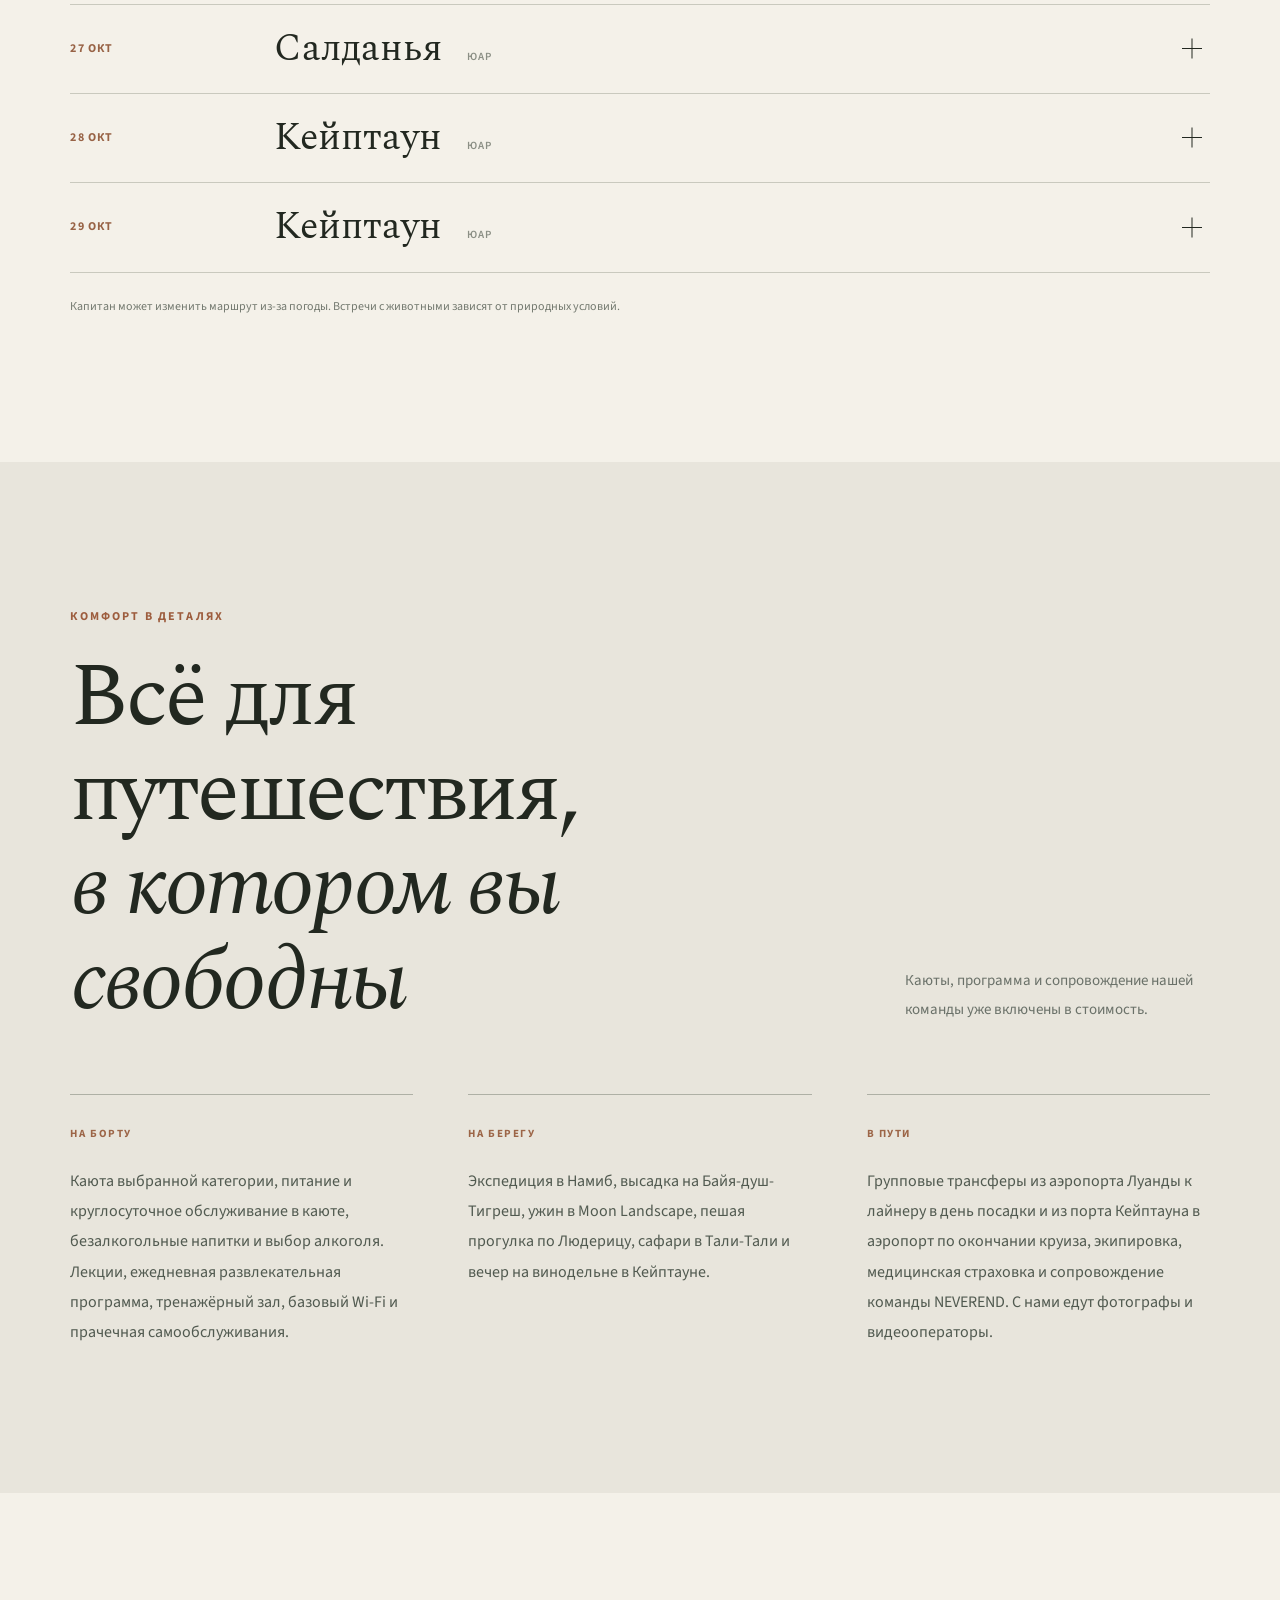
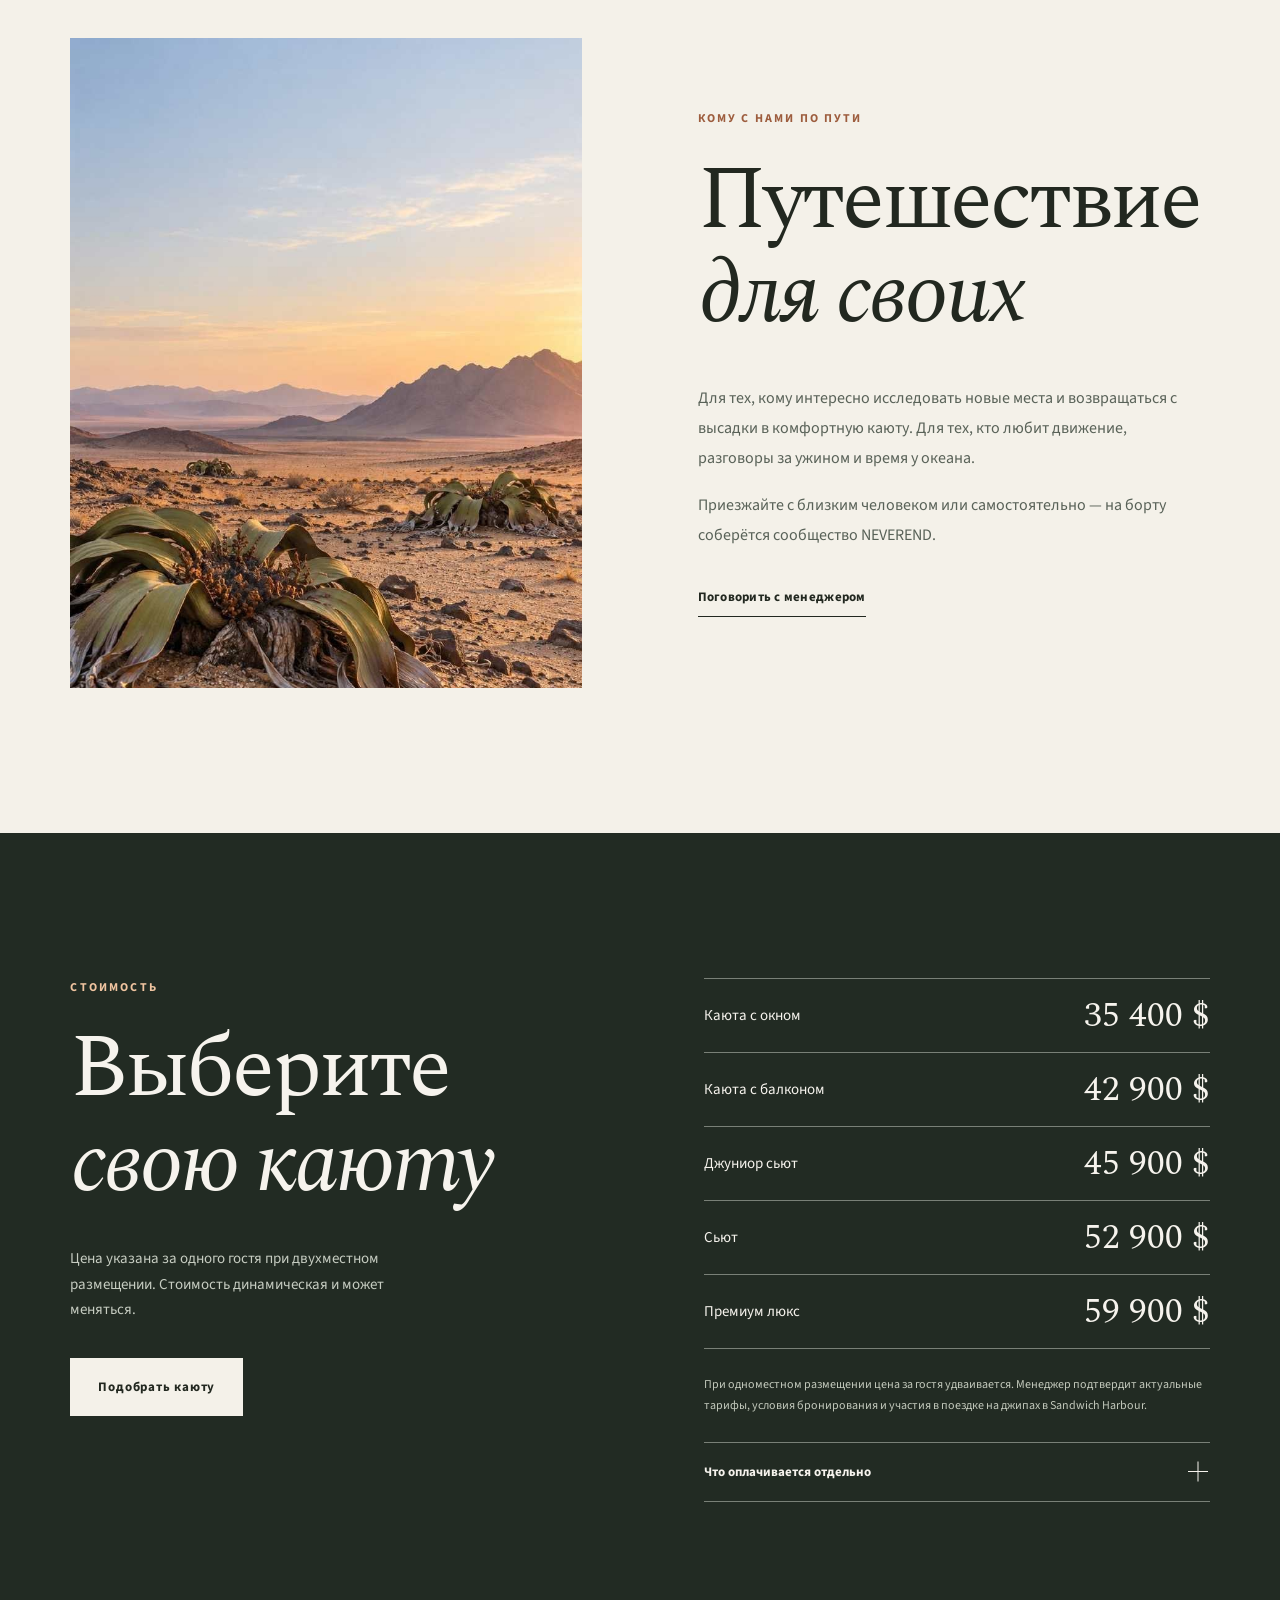
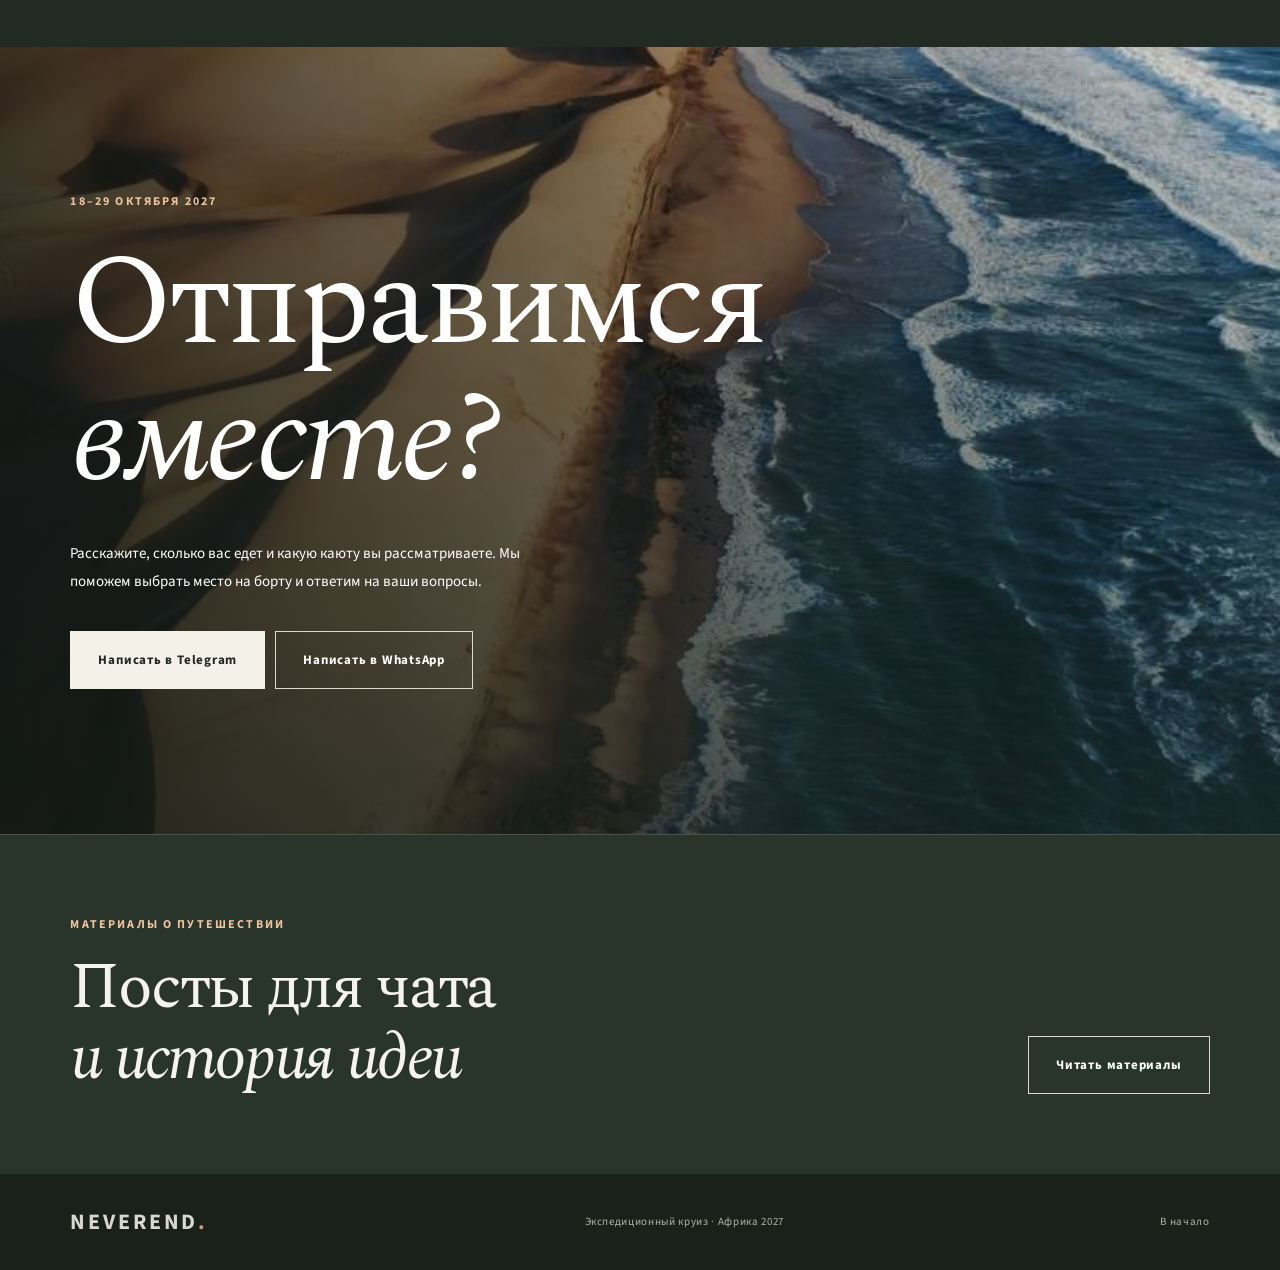
==== commit 5182842f: "Update typography and add chat materials" ====
--- a/index.html
+++ b/index.html
@@ -6,9 +6,7 @@
   <meta name="theme-color" content="#161914">
   <meta name="description" content="Экспедиционный круиз NEVEREND из Луанды в Кейптаун. Ангола, Намибия, ЮАР. 18–29 октября 2027 года.">
   <title>Инстинкт долголетия — Африка | NEVEREND</title>
-  <link rel="preconnect" href="https://fonts.googleapis.com">
-  <link rel="preconnect" href="https://fonts.gstatic.com" crossorigin>
-  <link href="https://fonts.googleapis.com/css2?family=Playfair+Display:ital,wght@0,400;0,500;0,600;1,400;1,500&family=Inter:wght@400;500;600;700&display=swap" rel="stylesheet">
+  <link rel="stylesheet" href="fonts.css">
   <link rel="stylesheet" href="style.css">
   <script src="main.js" defer></script>
 </head>
@@ -29,7 +27,7 @@
     <div class="hero-shade"></div>
     <div class="hero-inner wrap">
       <div class="hero-topline"><span>ЭКСПЕДИЦИОННЫЙ КРУИЗ NEVEREND</span><span>18–29 ОКТЯБРЯ 2027</span></div>
-      <div class="hero-content"><p class="eyebrow light">Ангола · Намибия · ЮАР</p><h1 id="hero-title">Инстинкт<br><em>долголетия</em><span class="hero-dot">.</span></h1><p class="hero-subtitle">Африка. Двенадцать дней<br class="desktop-break"> по следам жизни.</p><p class="hero-detail">Круиз о счастье и активном долголетии<br>От 35 400 $ за гостя при двухместном размещении</p><a class="button button-light" href="https://t.me/m/UcPcKZ6RNjg6" target="_blank" rel="noopener noreferrer">Подобрать каюту</a></div>
+      <div class="hero-content"><p class="eyebrow light">Ангола · Намибия · ЮАР</p><h1 id="hero-title">Инстинкт<br><em>долголетия</em><span class="hero-dot">.</span></h1><p class="hero-subtitle">Африка. Двенадцать дней<br class="desktop-break"> по следам жизни.</p><p class="hero-detail">Круиз для счастья и новых возможностей<br>От 35 400 $ за гостя при двухместном размещении</p><a class="button button-light" href="https://t.me/m/UcPcKZ6RNjg6" target="_blank" rel="noopener noreferrer">Подобрать каюту</a></div>
       <div class="hero-bottom"><span>ЛУАНДА <i></i> КЕЙПТАУН</span><span>12 ДНЕЙ &nbsp; / &nbsp; 3 СТРАНЫ</span><a href="#idea">О ПУТЕШЕСТВИИ</a></div>
     </div>
   </section>
@@ -77,6 +75,13 @@
   <section class="pricing section-space" id="price"><div class="wrap pricing-layout"><div class="pricing-intro"><p class="eyebrow light">СТОИМОСТЬ</p><h2>Выберите<br><em>свою каюту</em></h2><p>Цена указана за одного гостя при двухместном размещении. Стоимость динамическая и может меняться.</p><a class="button button-light" href="https://t.me/m/UcPcKZ6RNjg6" target="_blank" rel="noopener noreferrer">Подобрать каюту</a></div><div class="pricing-content"><div class="price-row"><span>Каюта с окном</span><strong>35 400 $</strong></div><div class="price-row"><span>Каюта с балконом</span><strong>42 900 $</strong></div><div class="price-row"><span>Джуниор сьют</span><strong>45 900 $</strong></div><div class="price-row"><span>Сьют</span><strong>52 900 $</strong></div><div class="price-row"><span>Премиум люкс</span><strong>59 900 $</strong></div><p class="pricing-note">При одноместном размещении цена за гостя удваивается. Менеджер подтвердит актуальные тарифы, условия бронирования и участия в поездке на джипах в Sandwich Harbour.</p><details class="extras"><summary>Что оплачивается отдельно <span class="plus" aria-hidden="true"></span></summary><p>Международные перелёты в Луанду и из Кейптауна, отели и программы до и после круиза, дополнительные экскурсии. На борту — премиальный алкоголь, спа и парение Siberia, косметические процедуры, консультация врача, химчистка, покупки и расширенный Wi-Fi.</p></details></div></div></section>
 
   <section class="closing"><div class="closing-image"></div><div class="closing-shade"></div><div class="wrap closing-content"><p class="eyebrow light">18–29 ОКТЯБРЯ 2027</p><h2>Отправимся<br><em>вместе?</em></h2><p>Расскажите, сколько вас едет и какую каюту вы рассматриваете. Мы поможем выбрать место на борту и ответим на ваши вопросы.</p><div class="closing-actions"><a class="button button-light" href="https://t.me/m/UcPcKZ6RNjg6" target="_blank" rel="noopener noreferrer">Написать в Telegram</a><a class="button button-outline" href="https://wa.me/79259009000" target="_blank" rel="noopener noreferrer">Написать в WhatsApp</a></div></div></section>
+
+  <section class="editorial-link">
+    <div class="wrap editorial-inner">
+      <div><p class="eyebrow light">МАТЕРИАЛЫ О ПУТЕШЕСТВИИ</p><h2>Посты для чата<br><em>и история идеи</em></h2></div>
+      <a class="button button-outline" href="posts.html">Читать материалы</a>
+    </div>
+  </section>
 </main>
 <footer><div class="wrap footer-inner"><a class="logo" href="#top">NEVEREND<span>.</span></a><p>Экспедиционный круиз · Африка 2027</p><a href="#top">В начало</a></div></footer>
 </body>
--- a/fonts.css
+++ b/fonts.css
@@ -0,0 +1,215 @@
+@font-face {
+  font-family: 'Source Sans 3';
+  font-style: normal;
+  font-weight: 400;
+  font-display: swap;
+  src: url(assets/fonts/font-01.woff2) format('woff2');
+  unicode-range: U+0460-052F, U+1C80-1C8A, U+20B4, U+2DE0-2DFF, U+A640-A69F, U+FE2E-FE2F;
+}
+
+@font-face {
+  font-family: 'Source Sans 3';
+  font-style: normal;
+  font-weight: 400;
+  font-display: swap;
+  src: url(assets/fonts/font-02.woff2) format('woff2');
+  unicode-range: U+0301, U+0400-045F, U+0490-0491, U+04B0-04B1, U+2116;
+}
+
+@font-face {
+  font-family: 'Source Sans 3';
+  font-style: normal;
+  font-weight: 400;
+  font-display: swap;
+  src: url(assets/fonts/font-03.woff2) format('woff2');
+  unicode-range: U+0100-02BA, U+02BD-02C5, U+02C7-02CC, U+02CE-02D7, U+02DD-02FF, U+0304, U+0308, U+0329, U+1D00-1DBF, U+1E00-1E9F, U+1EF2-1EFF, U+2020, U+20A0-20AB, U+20AD-20C4, U+2113, U+2C60-2C7F, U+A720-A7FF;
+}
+
+@font-face {
+  font-family: 'Source Sans 3';
+  font-style: normal;
+  font-weight: 400;
+  font-display: swap;
+  src: url(assets/fonts/font-04.woff2) format('woff2');
+  unicode-range: U+0000-00FF, U+0131, U+0152-0153, U+02BB-02BC, U+02C6, U+02DA, U+02DC, U+0304, U+0308, U+0329, U+2000-206F, U+20AC, U+2122, U+2191, U+2193, U+2212, U+2215, U+FEFF, U+FFFD;
+}
+
+@font-face {
+  font-family: 'Source Sans 3';
+  font-style: normal;
+  font-weight: 600;
+  font-display: swap;
+  src: url(assets/fonts/font-01.woff2) format('woff2');
+  unicode-range: U+0460-052F, U+1C80-1C8A, U+20B4, U+2DE0-2DFF, U+A640-A69F, U+FE2E-FE2F;
+}
+
+@font-face {
+  font-family: 'Source Sans 3';
+  font-style: normal;
+  font-weight: 600;
+  font-display: swap;
+  src: url(assets/fonts/font-02.woff2) format('woff2');
+  unicode-range: U+0301, U+0400-045F, U+0490-0491, U+04B0-04B1, U+2116;
+}
+
+@font-face {
+  font-family: 'Source Sans 3';
+  font-style: normal;
+  font-weight: 600;
+  font-display: swap;
+  src: url(assets/fonts/font-03.woff2) format('woff2');
+  unicode-range: U+0100-02BA, U+02BD-02C5, U+02C7-02CC, U+02CE-02D7, U+02DD-02FF, U+0304, U+0308, U+0329, U+1D00-1DBF, U+1E00-1E9F, U+1EF2-1EFF, U+2020, U+20A0-20AB, U+20AD-20C4, U+2113, U+2C60-2C7F, U+A720-A7FF;
+}
+
+@font-face {
+  font-family: 'Source Sans 3';
+  font-style: normal;
+  font-weight: 600;
+  font-display: swap;
+  src: url(assets/fonts/font-04.woff2) format('woff2');
+  unicode-range: U+0000-00FF, U+0131, U+0152-0153, U+02BB-02BC, U+02C6, U+02DA, U+02DC, U+0304, U+0308, U+0329, U+2000-206F, U+20AC, U+2122, U+2191, U+2193, U+2212, U+2215, U+FEFF, U+FFFD;
+}
+
+@font-face {
+  font-family: 'Source Sans 3';
+  font-style: normal;
+  font-weight: 700;
+  font-display: swap;
+  src: url(assets/fonts/font-01.woff2) format('woff2');
+  unicode-range: U+0460-052F, U+1C80-1C8A, U+20B4, U+2DE0-2DFF, U+A640-A69F, U+FE2E-FE2F;
+}
+
+@font-face {
+  font-family: 'Source Sans 3';
+  font-style: normal;
+  font-weight: 700;
+  font-display: swap;
+  src: url(assets/fonts/font-02.woff2) format('woff2');
+  unicode-range: U+0301, U+0400-045F, U+0490-0491, U+04B0-04B1, U+2116;
+}
+
+@font-face {
+  font-family: 'Source Sans 3';
+  font-style: normal;
+  font-weight: 700;
+  font-display: swap;
+  src: url(assets/fonts/font-03.woff2) format('woff2');
+  unicode-range: U+0100-02BA, U+02BD-02C5, U+02C7-02CC, U+02CE-02D7, U+02DD-02FF, U+0304, U+0308, U+0329, U+1D00-1DBF, U+1E00-1E9F, U+1EF2-1EFF, U+2020, U+20A0-20AB, U+20AD-20C4, U+2113, U+2C60-2C7F, U+A720-A7FF;
+}
+
+@font-face {
+  font-family: 'Source Sans 3';
+  font-style: normal;
+  font-weight: 700;
+  font-display: swap;
+  src: url(assets/fonts/font-04.woff2) format('woff2');
+  unicode-range: U+0000-00FF, U+0131, U+0152-0153, U+02BB-02BC, U+02C6, U+02DA, U+02DC, U+0304, U+0308, U+0329, U+2000-206F, U+20AC, U+2122, U+2191, U+2193, U+2212, U+2215, U+FEFF, U+FFFD;
+}
+
+@font-face {
+  font-family: 'Spectral';
+  font-style: italic;
+  font-weight: 400;
+  font-display: swap;
+  src: url(assets/fonts/font-05.woff2) format('woff2');
+  unicode-range: U+0460-052F, U+1C80-1C8A, U+20B4, U+2DE0-2DFF, U+A640-A69F, U+FE2E-FE2F;
+}
+
+@font-face {
+  font-family: 'Spectral';
+  font-style: italic;
+  font-weight: 400;
+  font-display: swap;
+  src: url(assets/fonts/font-06.woff2) format('woff2');
+  unicode-range: U+0301, U+0400-045F, U+0490-0491, U+04B0-04B1, U+2116;
+}
+
+@font-face {
+  font-family: 'Spectral';
+  font-style: italic;
+  font-weight: 400;
+  font-display: swap;
+  src: url(assets/fonts/font-07.woff2) format('woff2');
+  unicode-range: U+0100-02BA, U+02BD-02C5, U+02C7-02CC, U+02CE-02D7, U+02DD-02FF, U+0304, U+0308, U+0329, U+1D00-1DBF, U+1E00-1E9F, U+1EF2-1EFF, U+2020, U+20A0-20AB, U+20AD-20C4, U+2113, U+2C60-2C7F, U+A720-A7FF;
+}
+
+@font-face {
+  font-family: 'Spectral';
+  font-style: italic;
+  font-weight: 400;
+  font-display: swap;
+  src: url(assets/fonts/font-08.woff2) format('woff2');
+  unicode-range: U+0000-00FF, U+0131, U+0152-0153, U+02BB-02BC, U+02C6, U+02DA, U+02DC, U+0304, U+0308, U+0329, U+2000-206F, U+20AC, U+2122, U+2191, U+2193, U+2212, U+2215, U+FEFF, U+FFFD;
+}
+
+@font-face {
+  font-family: 'Spectral';
+  font-style: normal;
+  font-weight: 400;
+  font-display: swap;
+  src: url(assets/fonts/font-09.woff2) format('woff2');
+  unicode-range: U+0460-052F, U+1C80-1C8A, U+20B4, U+2DE0-2DFF, U+A640-A69F, U+FE2E-FE2F;
+}
+
+@font-face {
+  font-family: 'Spectral';
+  font-style: normal;
+  font-weight: 400;
+  font-display: swap;
+  src: url(assets/fonts/font-10.woff2) format('woff2');
+  unicode-range: U+0301, U+0400-045F, U+0490-0491, U+04B0-04B1, U+2116;
+}
+
+@font-face {
+  font-family: 'Spectral';
+  font-style: normal;
+  font-weight: 400;
+  font-display: swap;
+  src: url(assets/fonts/font-11.woff2) format('woff2');
+  unicode-range: U+0100-02BA, U+02BD-02C5, U+02C7-02CC, U+02CE-02D7, U+02DD-02FF, U+0304, U+0308, U+0329, U+1D00-1DBF, U+1E00-1E9F, U+1EF2-1EFF, U+2020, U+20A0-20AB, U+20AD-20C4, U+2113, U+2C60-2C7F, U+A720-A7FF;
+}
+
+@font-face {
+  font-family: 'Spectral';
+  font-style: normal;
+  font-weight: 400;
+  font-display: swap;
+  src: url(assets/fonts/font-12.woff2) format('woff2');
+  unicode-range: U+0000-00FF, U+0131, U+0152-0153, U+02BB-02BC, U+02C6, U+02DA, U+02DC, U+0304, U+0308, U+0329, U+2000-206F, U+20AC, U+2122, U+2191, U+2193, U+2212, U+2215, U+FEFF, U+FFFD;
+}
+
+@font-face {
+  font-family: 'Spectral';
+  font-style: normal;
+  font-weight: 600;
+  font-display: swap;
+  src: url(assets/fonts/font-13.woff2) format('woff2');
+  unicode-range: U+0460-052F, U+1C80-1C8A, U+20B4, U+2DE0-2DFF, U+A640-A69F, U+FE2E-FE2F;
+}
+
+@font-face {
+  font-family: 'Spectral';
+  font-style: normal;
+  font-weight: 600;
+  font-display: swap;
+  src: url(assets/fonts/font-14.woff2) format('woff2');
+  unicode-range: U+0301, U+0400-045F, U+0490-0491, U+04B0-04B1, U+2116;
+}
+
+@font-face {
+  font-family: 'Spectral';
+  font-style: normal;
+  font-weight: 600;
+  font-display: swap;
+  src: url(assets/fonts/font-15.woff2) format('woff2');
+  unicode-range: U+0100-02BA, U+02BD-02C5, U+02C7-02CC, U+02CE-02D7, U+02DD-02FF, U+0304, U+0308, U+0329, U+1D00-1DBF, U+1E00-1E9F, U+1EF2-1EFF, U+2020, U+20A0-20AB, U+20AD-20C4, U+2113, U+2C60-2C7F, U+A720-A7FF;
+}
+
+@font-face {
+  font-family: 'Spectral';
+  font-style: normal;
+  font-weight: 600;
+  font-display: swap;
+  src: url(assets/fonts/font-16.woff2) format('woff2');
+  unicode-range: U+0000-00FF, U+0131, U+0152-0153, U+02BB-02BC, U+02C6, U+02DA, U+02DC, U+0304, U+0308, U+0329, U+2000-206F, U+20AC, U+2122, U+2191, U+2193, U+2212, U+2215, U+FEFF, U+FFFD;
+}
--- a/style.css
+++ b/style.css
@@ -1,4 +1,4 @@
-:root{--ink:#222820;--forest:#242c25;--paper:#f4f1e9;--muted:#6f766c;--ochre:#c78656;--line:#c9c9be;--serif:"Playfair Display",Georgia,serif;--sans:"Inter",Arial,sans-serif}
+:root{--ink:#222820;--forest:#242c25;--paper:#f4f1e9;--muted:#6f766c;--ochre:#c78656;--line:#c9c9be;--serif:"Spectral",Georgia,serif;--sans:"Source Sans 3",Arial,sans-serif}
 *{box-sizing:border-box}html{scroll-behavior:smooth}body{margin:0;background:var(--paper);color:var(--ink);font-family:var(--sans);font-size:16px;line-height:1.7}body.menu-open{overflow:hidden}img{display:block;width:100%;height:100%;object-fit:cover}a{color:inherit}button{font:inherit}.skip{position:fixed;top:-60px;left:12px;z-index:1000;background:#fff;color:#111;padding:10px}.skip:focus{top:10px}.wrap{width:min(100% - 11vw,1450px);margin-inline:auto}.section-space{padding-block:145px}.eyebrow{font-size:12px;letter-spacing:.18em;font-weight:700;color:#9d5d3e;margin:0 0 24px;text-transform:uppercase}.eyebrow.light{color:#f0c4a0}h1,h2,h3,p{margin-top:0}h1,h2,h3{font-family:var(--serif);font-weight:400;letter-spacing:-.035em;line-height:1.07}h2{font-size:clamp(56px,6.9vw,108px);margin:0}h2 em,h1 em{font-weight:400;font-style:italic}.lead{font-family:var(--serif);font-size:clamp(28px,3.1vw,44px);line-height:1.19;letter-spacing:-.015em}.button{display:inline-flex;align-items:center;justify-content:center;min-height:58px;padding:16px 27px;text-decoration:none;font-size:13px;font-weight:700;letter-spacing:.06em;transition:background .25s,color .25s,border-color .25s}.button-light{background:#f4f1e9;color:#222820;border:1px solid #f4f1e9}.button-light:hover{background:#dfc5ac;border-color:#dfc5ac}.button-outline{border:1px solid #dfd9cc;color:#fff}.button-outline:hover{background:#f4f1e9;color:#222820}.text-link{text-decoration:none;border-bottom:1px solid currentColor;font-size:13px;font-weight:700;letter-spacing:.02em;padding-bottom:7px;display:inline-block}.text-link:hover{color:#9d5d3e}:focus-visible{outline:2px solid #d6814e;outline-offset:4px}
 .header{height:92px;position:absolute;top:0;left:0;right:0;z-index:20;display:flex;align-items:center;gap:40px;padding-inline:5.5vw;color:#fff;border-bottom:1px solid #ffffff40}.logo{font-family:var(--sans);font-weight:700;font-size:22px;letter-spacing:.13em;text-decoration:none;line-height:1}.logo span{color:#d59c75}.desktop-nav{display:flex;gap:32px;margin-left:auto}.desktop-nav a,.header-cta{font-size:12px;font-weight:600;text-decoration:none;letter-spacing:.03em}.desktop-nav a:hover{opacity:.68}.header-cta{border:1px solid #ffffff80;padding:11px 19px}.header-cta:hover{background:#fff;color:#222}.menu-toggle,.mobile-nav{display:none}
 .hero{min-height:760px;height:100svh;max-height:1200px;background:#465047;position:relative;color:#fff}.hero-image,.hero-shade{position:absolute;inset:0}.hero-image{background:url('assets/hero.jpg') center 55%/cover no-repeat}.hero-shade{background:linear-gradient(90deg,rgba(19,23,20,.72),rgba(21,24,21,.22) 72%),linear-gradient(0deg,rgba(15,21,18,.58),transparent 36%),linear-gradient(180deg,rgba(15,20,17,.42),transparent 26%)}.hero-inner{height:100%;position:relative;display:flex;flex-direction:column;justify-content:flex-end;padding-top:125px}.hero-topline{display:flex;justify-content:space-between;color:#fff;font-size:11px;font-weight:700;letter-spacing:.16em;margin-bottom:auto;opacity:.85}.hero-content{padding-block:45px 35px}.hero-content .eyebrow{margin-bottom:20px}.hero h1{font-size:clamp(70px,8.5vw,138px);max-width:1150px;line-height:.97;margin:0 0 26px;letter-spacing:-.045em}.hero-dot{color:#d09b70}.hero-subtitle{font-family:var(--serif);font-size:clamp(27px,3.3vw,48px);line-height:1.08;margin-bottom:20px}.hero-detail{font-size:14px;line-height:1.55;color:#f2eee7;margin:0 0 22px}.hero-bottom{border-top:1px solid #ffffff8c;display:grid;grid-template-columns:1fr 1fr auto;gap:24px;align-items:center;min-height:72px;font-size:11px;letter-spacing:.14em;font-weight:700}.hero-bottom i{display:inline-block;width:50px;height:1px;background:#fff;vertical-align:middle;margin:0 12px}.hero-bottom a{text-decoration:none}.down{font-size:19px;margin-left:8px}
@@ -13,3 +13,11 @@
 @media(max-width:800px){.wrap{width:calc(100% - 40px)}.section-space{padding-block:90px}.header{height:74px;padding-inline:20px}.logo{font-size:19px}.desktop-nav,.header-cta{display:none}.menu-toggle{display:block;position:relative;width:43px;height:43px;margin-left:auto;border:0;background:none;color:#fff;z-index:25}.menu-toggle span{position:absolute;width:24px;height:1px;background:currentColor;left:9px;top:17px;transition:transform .2s,top .2s}.menu-toggle span+span{top:25px}.menu-toggle[aria-expanded=true] span{top:21px;transform:rotate(45deg)}.menu-toggle[aria-expanded=true] span+span{top:21px;transform:rotate(-45deg)}.mobile-nav:not([hidden]){display:flex;position:fixed;inset:0;background:#242c25;color:white;flex-direction:column;justify-content:center;align-items:center;gap:20px}.mobile-nav a{font-family:var(--serif);font-size:35px;text-decoration:none}.hero{min-height:690px;height:100svh;max-height:1000px}.hero-image{background-position:center}.hero-topline span:first-child{display:none}.hero-topline{justify-content:flex-end;font-size:14px}.hero-inner{padding-top:100px}.hero-content{padding-block:30px 30px}.hero h1{font-size:clamp(58px,12vw,90px);line-height:1}.hero-subtitle{font-size:32px}.hero-bottom{grid-template-columns:1fr auto;min-height:68px;gap:12px;font-size:9px}.hero-bottom span:nth-child(2){display:none}.hero-bottom i{width:20px;margin-inline:6px}.intro{grid-template-columns:1fr;gap:30px}.intro-label .eyebrow{margin-bottom:15px}.intro-copy h2{margin-bottom:27px}.intro-copy>.lead{margin-bottom:30px}.intro-cols{grid-template-columns:1fr;gap:20px}.intro-cols p{font-size:16px}.full-quote{height:430px}.quote-content>p:last-child{font-size:45px}.section-heading{display:block;margin-bottom:38px}.heading-aside{max-width:440px;margin-top:25px}.feature-grid{grid-template-columns:1fr 1fr;gap:10px}.feature{height:430px}.feature-grid .feature-large{grid-column:span 2}.feature-overlay{padding:24px}.feature-overlay h3{font-size:40px}.feature-overlay p{font-size:15px}.ship{grid-template-columns:1fr}.ship-image{min-height:420px;height:55vw}.ship-copy{padding:75px 20px}.ship-stats{gap:40px}.itinerary summary{grid-template-columns:68px 1fr 24px;gap:12px;padding:21px 0}.place{font-size:32px}.place small{display:block;margin:7px 0 0;font-size:10px}.itinerary details>p{margin:0 28px 25px 80px}.included-grid{grid-template-columns:1fr;gap:30px}.for-you{grid-template-columns:1fr;gap:45px}.for-you-image{height:460px}.pricing-layout{grid-template-columns:1fr;gap:55px}.closing{min-height:570px}.closing-content{padding-block:100px}.closing-actions{flex-wrap:wrap}.footer-inner{flex-wrap:wrap}.footer-inner p{width:100%;order:3}.footer-inner>a:last-child{margin-left:auto}}
 @media(max-width:460px){.feature-grid{display:block}.feature{height:440px;margin-bottom:10px}.hero h1{font-size:clamp(48px,12vw,65px)}.hero-subtitle{font-size:29px}.desktop-break{display:none}.section-space{padding-block:75px}h2{font-size:clamp(53px,12vw,65px)}.feature-overlay h3{font-size:40px}.ship-image{min-height:330px}.ship-stats{gap:28px}.ship-stats strong{font-size:47px}.for-you-image{height:380px}.closing-actions .button{width:100%}.price-row strong{font-size:29px}}
 @media(prefers-reduced-motion:reduce){html{scroll-behavior:auto}*,*:before,*:after{transition:none!important;animation:none!important}}
+
+
+/* Editorial link at the end of the journey */
+.editorial-link{background:#29352b;color:#f6f3ed;border-top:1px solid #ffffff24}
+.editorial-inner{display:flex;align-items:end;justify-content:space-between;gap:36px;padding-block:80px}
+.editorial-inner h2{font-size:clamp(38px,5vw,72px);line-height:1.1}
+.editorial-inner .eyebrow{margin-bottom:18px}
+@media(max-width:700px){.editorial-inner{display:block;padding-block:65px}.editorial-inner .button{margin-top:30px}}
